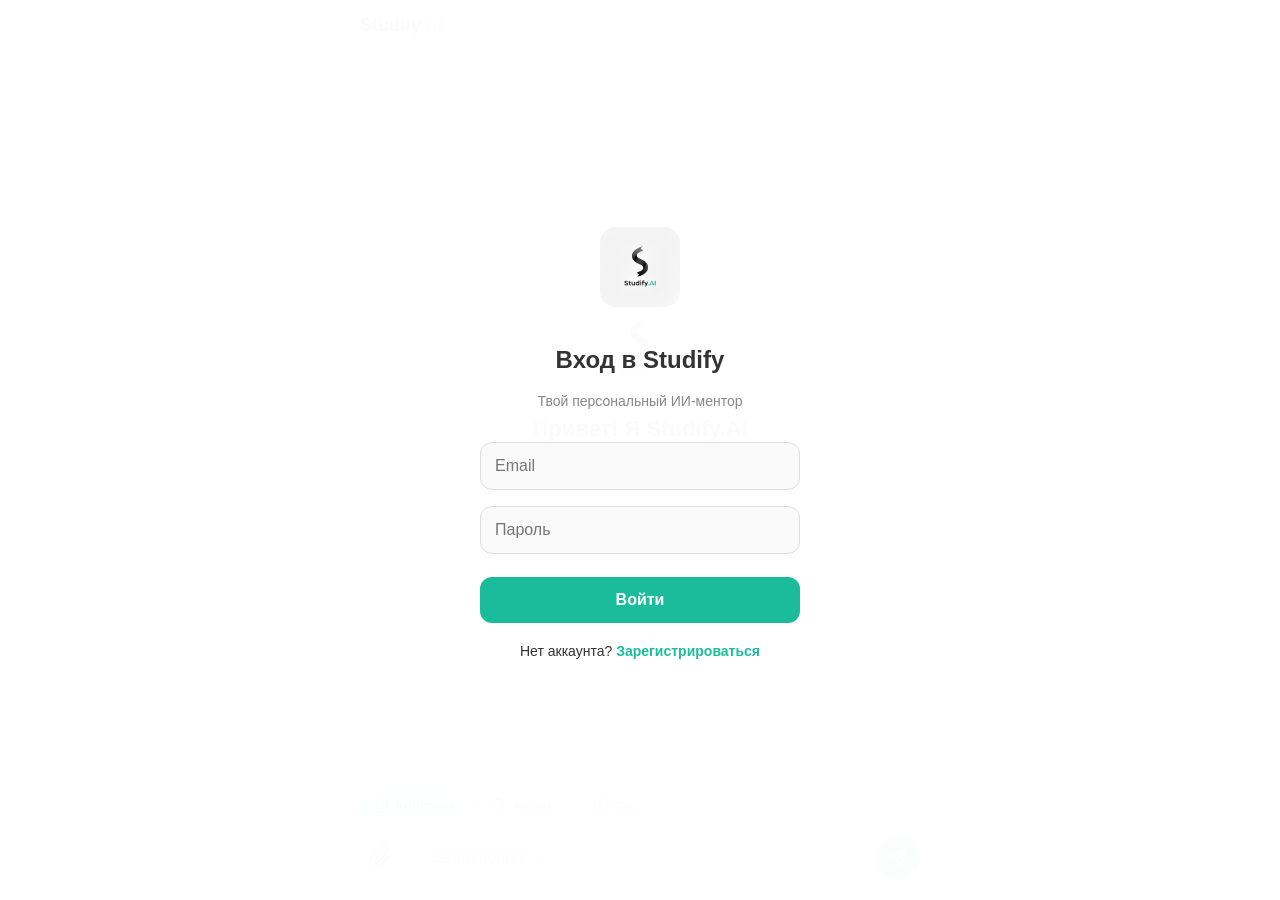
==== static/index.html @ 23485d0a "Change logo image and update welcome message Updated logo image source and modified welcome text." ====
<!DOCTYPE html>
<html lang="ru">
<head>
    <meta charset="UTF-8">
    <meta name="viewport" content="width=device-width, initial-scale=1.0, maximum-scale=1.0, user-scalable=no">
    <title>Studify.AI</title>
    <script src="https://cdn.jsdelivr.net/npm/marked/marked.min.js"></script>
    <link rel="stylesheet" href="/static/style.css">
</head>
<body>

    <div id="auth-overlay" class="auth-overlay">
        <div class="auth-box">
            <div class="auth-logo">
                <img src="/static/logo.png" alt="Logo">
            </div>
            <h2 id="auth-title">Вход в Studify</h2>
            <p class="auth-subtitle">Твой персональный ИИ-ментор</p>
            
            <form id="auth-form" onsubmit="return false;">
                <input type="email" id="auth-email" placeholder="Email" required autocomplete="email">
                <input type="password" id="auth-password" placeholder="Пароль" required autocomplete="current-password">
                <button type="submit" id="auth-btn" class="primary-btn">Войти</button>
            </form>

            <div class="auth-footer">
                <p id="auth-switch">Нет аккаунта? <span id="switch-action">Зарегистрироваться</span></p>
                <p id="auth-error" class="error-text hidden"></p>
            </div>
        </div>
    </div>

    <div class="container">
        
        <div class="top-bar">
            <div class="brand">Studify<span class="highlight">.AI</span></div>
            <button id="logout-btn" class="logout-btn hidden" title="Выйти">
                <svg width="20" height="20" viewBox="0 0 24 24" fill="none" stroke="currentColor" stroke-width="2">
                    <path d="M9 21H5a2 2 0 0 1-2-2V5a2 2 0 0 1 2-2h4"></path>
                    <polyline points="16 17 21 12 16 7"></polyline>
                    <line x1="21" y1="12" x2="9" y2="12"></line>
                </svg>
            </button>
        </div>

        <div id="welcome-screen" class="welcome-box">
            <div class="logo-wrapper">
                <img src="/static/logo.png" alt="Studify Logo" class="logo">
            </div>
            <h1>Привет! Я Studify.AI </h1>
            <p>Тестовый продукт для разных учебных задач. Автор:@sautbekov077 .</p>
        </div>

        <div id="chat-box" class="chat-box hidden"></div>

        <div id="typing-indicator" class="typing-indicator hidden">
            <span></span><span></span><span></span>
        </div>

        <div class="bottom-panel">
            
            <div id="image-preview-container" class="hidden">
                <div class="preview-wrapper">
                    <img id="image-preview" src="" alt="Preview">
                    <button id="remove-image">✕</button>
                </div>
            </div>

            <div class="model-selector">
                <button class="model-btn active" data-model="notes">
                    <svg width="16" height="16" viewBox="0 0 24 24" fill="none" stroke="currentColor" stroke-width="2">
                        <path d="M14 2H6a2 2 0 0 0-2 2v16a2 2 0 0 0 2 2h12a2 2 0 0 0 2-2V8z"></path>
                        <polyline points="14 2 14 8 20 8"></polyline>
                        <line x1="16" y1="13" x2="8" y2="13"></line>
                        <line x1="16" y1="17" x2="8" y2="17"></line>
                        <polyline points="10 9 9 9 8 9"></polyline>
                    </svg>
                    Конспект
                </button>
                <button class="model-btn" data-model="search">
                    <svg width="16" height="16" viewBox="0 0 24 24" fill="none" stroke="currentColor" stroke-width="2">
                        <circle cx="11" cy="11" r="8"></circle>
                        <line x1="21" y1="21" x2="16.65" y2="16.65"></line>
                    </svg>
                    Анализ
                </button>
                <button class="model-btn" data-model="eye">
                    <svg width="16" height="16" viewBox="0 0 24 24" fill="none" stroke="currentColor" stroke-width="2">
                        <path d="M1 12s4-8 11-8 11 8 11 8-4 8-11 8-11-8-11-8z"></path>
                        <circle cx="12" cy="12" r="3"></circle>
                    </svg>
                    Око
                </button>
            </div>

            <div class="input-area">
                <input type="file" id="file-input" accept="image/*" hidden>
                
                <button id="attach-btn" title="Прикрепить фото">
                    <svg width="24" height="24" viewBox="0 0 24 24" fill="none" stroke="#666" stroke-width="2" stroke-linecap="round" stroke-linejoin="round">
                        <path d="M21.44 11.05l-9.19 9.19a6 6 0 0 1-8.49-8.49l9.19-9.19a4 4 0 0 1 5.66 5.66l-9.2 9.19a2 2 0 0 1-2.83-2.83l8.49-8.48"></path>
                    </svg>
                </button>

                <input type="text" id="user-input" placeholder="Задай вопрос..." autocomplete="off">
                
                <button id="send-btn">
                    <svg width="20" height="20" viewBox="0 0 24 24" fill="none" stroke="white" stroke-width="2" stroke-linecap="round" stroke-linejoin="round">
                        <line x1="22" y1="2" x2="11" y2="13"></line>
                        <polygon points="22 2 15 22 11 13 2 9 22 2"></polygon>
                    </svg>
                </button>
            </div>
        </div>
    </div>

    <script src="/static/script.js"></script>
</body>
</html>
---- static/style.css ----
/* --- Сброс и База --- */
* { box-sizing: border-box; }

body {
    font-family: 'Segoe UI', -apple-system, BlinkMacSystemFont, Roboto, sans-serif;
    background-color: #f0f2f5;
    margin: 0;
    display: flex;
    justify-content: center;
    height: 100vh;
    color: #333;
    overflow: hidden; /* Чтобы не скроллился body, только чат */
}

/* Контейнер мобильного приложения */
.container {
    width: 100%;
    max-width: 600px;
    background: white;
    display: flex;
    flex-direction: column;
    height: 100%;
    position: relative;
    box-shadow: 0 0 20px rgba(0,0,0,0.05);
}

/* --- Оверлей Авторизации --- */
.auth-overlay {
    position: absolute; /* Поверх всего в контейнере */
    top: 0; left: 0; right: 0; bottom: 0;
    background: rgba(255, 255, 255, 0.98);
    display: flex;
    justify-content: center;
    align-items: center;
    z-index: 1000;
    padding: 20px;
}
.auth-overlay.hidden { display: none; }

.auth-box {
    width: 100%;
    max-width: 320px;
    text-align: center;
}

.auth-logo img { width: 80px; border-radius: 16px; margin-bottom: 15px; }
.auth-subtitle { color: #888; margin-bottom: 25px; font-size: 14px; }

.auth-box input {
    width: 100%;
    padding: 14px;
    margin: 8px 0;
    border: 1px solid #ddd;
    border-radius: 12px;
    font-size: 16px;
    background: #fafafa;
    outline: none;
    transition: border 0.2s;
}
.auth-box input:focus { border-color: #1ABC9C; background: #fff; }

.primary-btn {
    width: 100%;
    padding: 14px;
    background: #1ABC9C;
    color: white;
    border: none;
    border-radius: 12px;
    font-size: 16px;
    font-weight: 600;
    cursor: pointer;
    margin-top: 15px;
    transition: background 0.2s;
}
.primary-btn:hover { background: #16a085; }

.auth-footer { margin-top: 20px; font-size: 14px; }
#switch-action { color: #1ABC9C; cursor: pointer; font-weight: 600; }
.error-text { color: #e74c3c; font-size: 13px; margin-top: 10px; }

/* --- Основной UI --- */
.top-bar {
    padding: 15px 20px;
    display: flex;
    justify-content: space-between;
    align-items: center;
    background: #fff;
    z-index: 10;
}
.brand { font-weight: 700; font-size: 18px; }
.highlight { color: #1ABC9C; }
.logout-btn { background: none; border: none; cursor: pointer; color: #666; padding: 5px; }

/* Приветствие */
.welcome-box {
    flex: 1;
    display: flex;
    flex-direction: column;
    align-items: center;
    justify-content: center;
    text-align: center;
    padding: 20px;
    opacity: 1;
    transition: opacity 0.3s;
}
.welcome-box.minimized { display: none; }
.logo-wrapper { 
    width: 100px; height: 100px; 
    border-radius: 20px; 
    overflow: hidden; 
    margin-bottom: 20px; 
    box-shadow: 0 10px 20px rgba(0,0,0,0.1); 
}
.logo { width: 100%; height: 100%; object-fit: cover; }
.welcome-box h1 { margin: 0; font-size: 22px; color: #333; }
.welcome-box p { color: #888; font-size: 14px; max-width: 250px; line-height: 1.5; }

/* Чат */
.chat-box {
    flex: 1;
    padding: 20px;
    overflow-y: auto;
    display: flex;
    flex-direction: column;
    gap: 15px;
    scroll-behavior: smooth;
    padding-bottom: 10px;
}
.chat-box.hidden { display: none; }

.message {
    padding: 12px 16px;
    border-radius: 18px;
    max-width: 85%;
    line-height: 1.5;
    font-size: 15px;
    position: relative;
    word-wrap: break-word;
    animation: fadeIn 0.3s ease;
}
@keyframes fadeIn { from { opacity: 0; transform: translateY(10px); } to { opacity: 1; transform: translateY(0); } }

.user-msg {
    background-color: #333; /* Темный стиль для юзера */
    color: #fff;
    align-self: flex-end;
    border-bottom-right-radius: 4px;
}
.user-image {
    max-width: 100%;
    border-radius: 12px;
    margin-bottom: 8px;
    display: block;
}

.ai-msg {
    background-color: #f7f7f7;
    color: #333;
    align-self: flex-start;
    border-bottom-left-radius: 4px;
}
.ai-msg.error { background: #ffebeb; color: #d8000c; border: 1px solid #ffd2d2; }

/* Markdown Styles */
.ai-msg strong { font-weight: 600; color: #000; }
.ai-msg ul, .ai-msg ol { margin: 5px 0 5px 20px; padding: 0; }
.ai-msg pre {
    background: #232323;
    color: #e0e0e0;
    padding: 10px;
    border-radius: 8px;
    overflow-x: auto;
    font-size: 13px;
    margin: 8px 0;
}
.ai-msg code { font-family: monospace; background: rgba(0,0,0,0.05); padding: 2px 4px; border-radius: 4px; }
.ai-msg pre code { background: transparent; padding: 0; }

/* --- Нижняя панель --- */
.bottom-panel {
    background: #fff;
    border-top: 1px solid #f0f0f0;
    padding-bottom: 15px;
    flex-shrink: 0; /* Чтобы не сжималась */
}

/* Превью загрузки */
#image-preview-container { padding: 10px 20px 0; }
.preview-wrapper { position: relative; display: inline-block; }
#image-preview { height: 60px; border-radius: 10px; border: 1px solid #ddd; }
#remove-image {
    position: absolute; top: -8px; right: -8px;
    background: #ff5252; color: white; border: none;
    border-radius: 50%; width: 22px; height: 22px;
    cursor: pointer; display: flex; align-items: center; justify-content: center;
    font-size: 12px;
}

/* Селектор Моделей */
.model-selector {
    display: flex;
    gap: 8px;
    padding: 10px 20px;
    overflow-x: auto;
    scrollbar-width: none; /* Скрыть скроллбар */
}
.model-selector::-webkit-scrollbar { display: none; }

.model-btn {
    background: #f5f5f5;
    border: none;
    border-radius: 20px;
    padding: 8px 14px;
    font-size: 13px;
    display: flex;
    align-items: center;
    gap: 6px;
    cursor: pointer;
    color: #666;
    white-space: nowrap;
    transition: all 0.2s;
}
.model-btn.active {
    background: #e0f2f1; /* Светлый teal */
    color: #009688;
    font-weight: 600;
}

/* Поле Ввода */
.input-area {
    padding: 5px 20px;
    display: flex;
    align-items: center;
    gap: 10px;
}
#attach-btn {
    background: none; border: none; cursor: pointer; padding: 8px;
    transition: transform 0.2s;
}
#attach-btn:hover { transform: scale(1.1); }

#user-input {
    flex: 1;
    padding: 12px 18px;
    border-radius: 25px;
    border: 1px solid #eee;
    background: #f9f9f9;
    font-size: 16px;
    outline: none;
}
#user-input:focus { border-color: #1ABC9C; background: #fff; }

#send-btn {
    background: #1ABC9C;
    border: none;
    border-radius: 50%;
    width: 44px; height: 44px;
    display: flex; justify-content: center; align-items: center;
    cursor: pointer;
    box-shadow: 0 4px 10px rgba(26, 188, 156, 0.3);
    transition: transform 0.1s;
}
#send-btn:active { transform: scale(0.95); }

/* Индикатор */
.typing-indicator { padding: 10px 20px; display: flex; gap: 4px; }
.typing-indicator span {
    width: 6px; height: 6px; background: #ccc; border-radius: 50%;
    animation: bounce 1.4s infinite ease-in-out both;
}
.typing-indicator span:nth-child(1) { animation-delay: -0.32s; }
.typing-indicator span:nth-child(2) { animation-delay: -0.16s; }
@keyframes bounce { 0%, 80%, 100% { transform: scale(0); } 40% { transform: scale(1); } }
.hidden { display: none !important; }
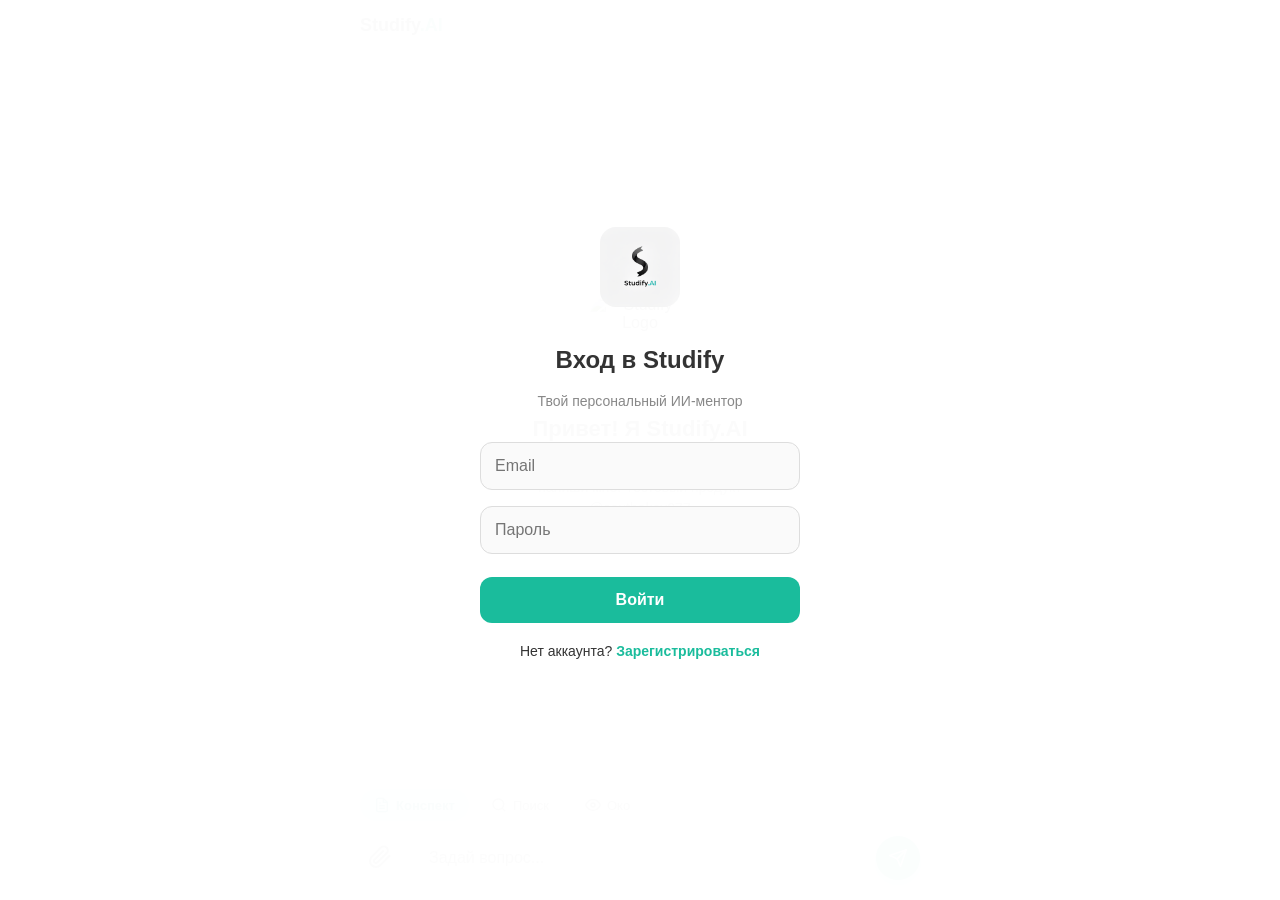
==== commit 14157f17: "Update logo image and welcome text in index.html" ====
--- a/static/index.html
+++ b/static/index.html
@@ -45,10 +45,10 @@
 
         <div id="welcome-screen" class="welcome-box">
             <div class="logo-wrapper">
-                <img src="/static/logo.png" alt="Studify Logo" class="logo">
+                <img src="/static/logo.jpg" alt="Studify Logo" class="logo">
             </div>
-            <h1>Привет! Я Studify.AI </h1>
-            <p>Тестовый продукт для разных учебных задач. Автор:@sautbekov077 .</p>
+            <h1>Привет! Я Studify.AI</h1>
+            <p>Выбери режим ниже или просто напиши мне. Тестовый продукт @sautbekov077</p>
         </div>
 
         <div id="chat-box" class="chat-box hidden"></div>
@@ -82,7 +82,7 @@
                         <circle cx="11" cy="11" r="8"></circle>
                         <line x1="21" y1="21" x2="16.65" y2="16.65"></line>
                     </svg>
-                    Анализ
+                    Поиск
                 </button>
                 <button class="model-btn" data-model="eye">
                     <svg width="16" height="16" viewBox="0 0 24 24" fill="none" stroke="currentColor" stroke-width="2">
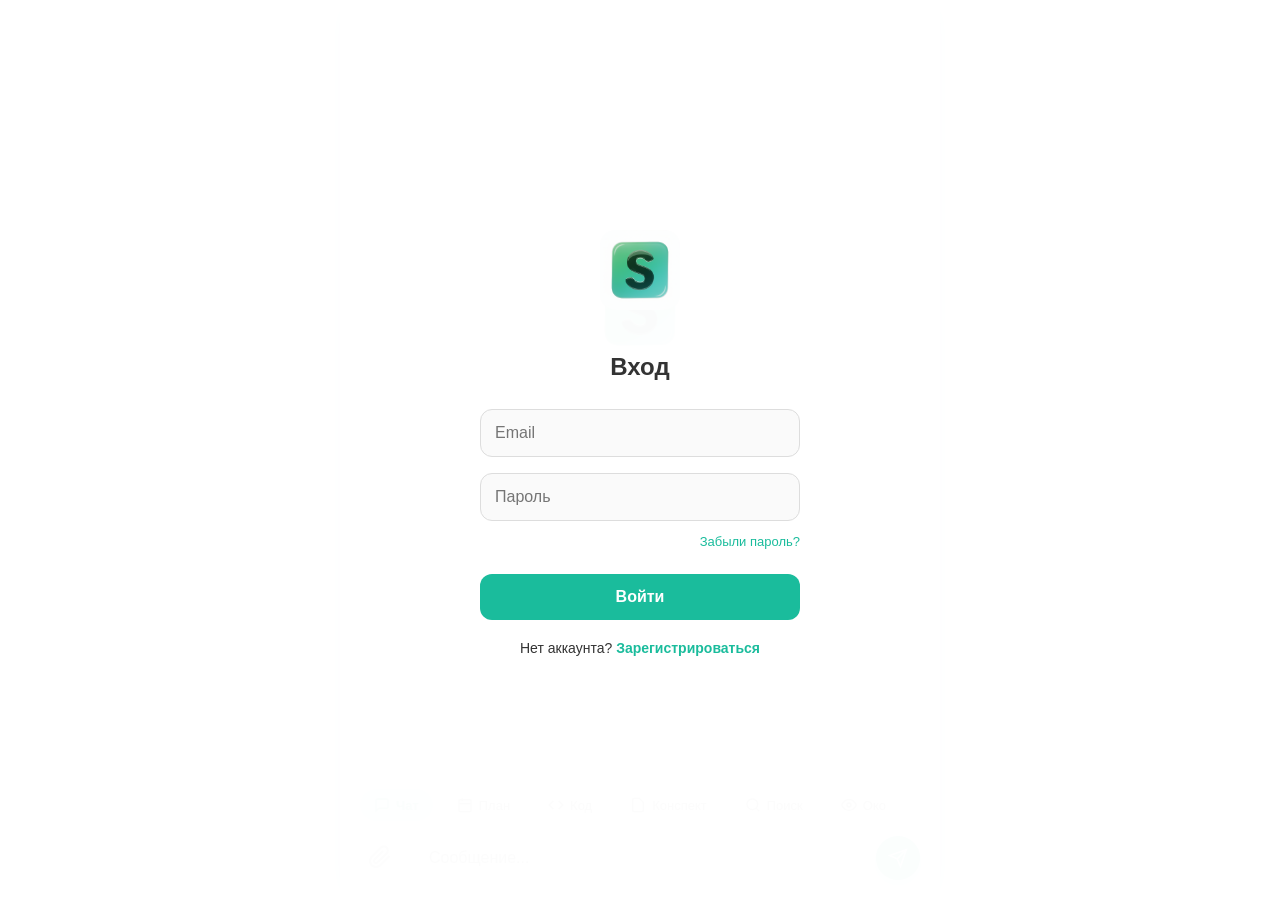
==== commit b2da6908: "Add files via upload" ====
--- a/static/index.html
+++ b/static/index.html
@@ -4,116 +4,114 @@
     <meta charset="UTF-8">
     <meta name="viewport" content="width=device-width, initial-scale=1.0, maximum-scale=1.0, user-scalable=no">
     <title>Studify.AI</title>
+    <link rel="icon" type="image/png" href="/static/favicon.png"> 
+    
     <script src="https://cdn.jsdelivr.net/npm/marked/marked.min.js"></script>
+    
+    <link rel="stylesheet" href="https://cdn.jsdelivr.net/npm/katex@0.16.9/dist/katex.min.css">
+    <script defer src="https://cdn.jsdelivr.net/npm/katex@0.16.9/dist/katex.min.js"></script>
+    <script defer src="https://cdn.jsdelivr.net/npm/katex@0.16.9/dist/contrib/auto-render.min.js"></script>
+
+    <link rel="stylesheet" href="https://cdnjs.cloudflare.com/ajax/libs/highlight.js/11.9.0/styles/atom-one-dark.min.css">
+    <script src="https://cdnjs.cloudflare.com/ajax/libs/highlight.js/11.9.0/highlight.min.js"></script>
+
     <link rel="stylesheet" href="/static/style.css">
 </head>
 <body>
 
     <div id="auth-overlay" class="auth-overlay">
         <div class="auth-box">
-            <div class="auth-logo">
-                <img src="/static/logo.png" alt="Logo">
-            </div>
-            <h2 id="auth-title">Вход в Studify</h2>
-            <p class="auth-subtitle">Твой персональный ИИ-ментор</p>
-            
+            <div class="auth-logo"><img src="/static/logo.png" alt="Logo"></div>
+            <h2 id="auth-title">Вход</h2>
             <form id="auth-form" onsubmit="return false;">
                 <input type="email" id="auth-email" placeholder="Email" required autocomplete="email">
                 <input type="password" id="auth-password" placeholder="Пароль" required autocomplete="current-password">
+                <div id="forgot-pass-link" class="forgot-link">Забыли пароль?</div>
                 <button type="submit" id="auth-btn" class="primary-btn">Войти</button>
             </form>
-
+            <form id="reset-form" class="hidden" onsubmit="return false;">
+                <input type="email" id="reset-email" placeholder="Email" required>
+                <button id="send-code-btn" class="primary-btn">Получить код</button>
+                <div id="code-section" class="hidden">
+                    <input type="text" id="reset-code" placeholder="Код" maxlength="6">
+                    <input type="password" id="new-password" placeholder="Новый пароль">
+                    <button id="confirm-reset-btn" class="primary-btn">Сменить пароль</button>
+                </div>
+                <div id="back-to-login" class="forgot-link">Назад</div>
+            </form>
             <div class="auth-footer">
-                <p id="auth-switch">Нет аккаунта? <span id="switch-action">Зарегистрироваться</span></p>
+                <p id="auth-switch-text">Нет аккаунта? <span id="switch-action">Зарегистрироваться</span></p>
                 <p id="auth-error" class="error-text hidden"></p>
+                <p id="auth-success" class="success-text hidden"></p>
             </div>
         </div>
     </div>
 
+    <div id="profile-modal" class="modal hidden">
+        <div class="modal-content">
+            <span class="close-modal">&times;</span>
+            <div class="profile-header">
+                <div class="avatar-circle"></div>
+                <h2 id="profile-email">...</h2>
+            </div>
+            <div class="profile-details">
+                <div class="detail-item"><span class="label">ID:</span><span id="profile-id" class="value">...</span></div>
+                <div class="detail-item"><span class="label">Статус:</span><span id="profile-status" class="tag">FREE</span></div>
+            </div>
+            <button id="logout-btn-modal" class="logout-btn-large">Выйти</button>
+        </div>
+    </div>
+
     <div class="container">
-        
         <div class="top-bar">
-            <div class="brand">Studify<span class="highlight">.AI</span></div>
-            <button id="logout-btn" class="logout-btn hidden" title="Выйти">
-                <svg width="20" height="20" viewBox="0 0 24 24" fill="none" stroke="currentColor" stroke-width="2">
-                    <path d="M9 21H5a2 2 0 0 1-2-2V5a2 2 0 0 1 2-2h4"></path>
-                    <polyline points="16 17 21 12 16 7"></polyline>
-                    <line x1="21" y1="12" x2="9" y2="12"></line>
-                </svg>
+            <button id="open-profile-btn" class="profile-icon-btn hidden">
+                <svg width="26" height="26" viewBox="0 0 24 24" fill="none" stroke="currentColor" stroke-width="2"><path d="M20 21v-2a4 4 0 0 0-4-4H8a4 4 0 0 0-4 4v2"></path><circle cx="12" cy="7" r="4"></circle></svg>
             </button>
         </div>
 
         <div id="welcome-screen" class="welcome-box">
-            <div class="logo-wrapper">
-                <img src="/static/logo.jpg" alt="Studify Logo" class="logo">
-            </div>
-            <h1>Привет! Я Studify.AI</h1>
-            <p>Выбери режим ниже или просто напиши мне. Тестовый продукт @sautbekov077</p>
+            <div class="logo-wrapper"><img src="/static/logo.png" alt="Logo" class="logo"></div>
+            <h1>Studify<span class="highlight">.AI</span></h1>
+            <p>Учись, планируй, кодь.</p>
         </div>
 
         <div id="chat-box" class="chat-box hidden"></div>
-
-        <div id="typing-indicator" class="typing-indicator hidden">
-            <span></span><span></span><span></span>
-        </div>
+        <div id="typing-indicator" class="typing-indicator hidden"><span></span><span></span><span></span></div>
 
         <div class="bottom-panel">
-            
             <div id="image-preview-container" class="hidden">
-                <div class="preview-wrapper">
-                    <img id="image-preview" src="" alt="Preview">
-                    <button id="remove-image">✕</button>
-                </div>
+                <div class="preview-wrapper"><img id="image-preview" src="" alt="Preview"><button id="remove-image">✕</button></div>
             </div>
 
             <div class="model-selector">
-                <button class="model-btn active" data-model="notes">
-                    <svg width="16" height="16" viewBox="0 0 24 24" fill="none" stroke="currentColor" stroke-width="2">
-                        <path d="M14 2H6a2 2 0 0 0-2 2v16a2 2 0 0 0 2 2h12a2 2 0 0 0 2-2V8z"></path>
-                        <polyline points="14 2 14 8 20 8"></polyline>
-                        <line x1="16" y1="13" x2="8" y2="13"></line>
-                        <line x1="16" y1="17" x2="8" y2="17"></line>
-                        <polyline points="10 9 9 9 8 9"></polyline>
-                    </svg>
-                    Конспект
+                <button class="model-btn active" data-model="chat">
+                    <svg viewBox="0 0 24 24" fill="none" stroke="currentColor" stroke-width="2"><path d="M21 15a2 2 0 0 1-2 2H7l-4 4V5a2 2 0 0 1 2-2h14a2 2 0 0 1 2 2z"></path></svg> Чат
+                </button>
+                <button class="model-btn" data-model="planner">
+                    <svg viewBox="0 0 24 24" fill="none" stroke="currentColor" stroke-width="2"><rect x="3" y="4" width="18" height="18" rx="2" ry="2"></rect><line x1="8" y1="2" x2="8" y2="6"></line><line x1="3" y1="10" x2="21" y2="10"></line></svg> План
+                </button>
+                <button class="model-btn" data-model="coding">
+                    <svg viewBox="0 0 24 24" fill="none" stroke="currentColor" stroke-width="2"><polyline points="16 18 22 12 16 6"></polyline><polyline points="8 6 2 12 8 18"></polyline></svg> Код
+                </button>
+                <button class="model-btn" data-model="notes">
+                    <svg viewBox="0 0 24 24" fill="none" stroke="currentColor" stroke-width="2"><path d="M14 2H6a2 2 0 0 0-2 2v16a2 2 0 0 0 2 2h12a2 2 0 0 0 2-2V8z"></path></svg> Конспект
                 </button>
                 <button class="model-btn" data-model="search">
-                    <svg width="16" height="16" viewBox="0 0 24 24" fill="none" stroke="currentColor" stroke-width="2">
-                        <circle cx="11" cy="11" r="8"></circle>
-                        <line x1="21" y1="21" x2="16.65" y2="16.65"></line>
-                    </svg>
-                    Поиск
+                    <svg viewBox="0 0 24 24" fill="none" stroke="currentColor" stroke-width="2"><circle cx="11" cy="11" r="8"></circle><line x1="21" y1="21" x2="16.65" y2="16.65"></line></svg> Поиск
                 </button>
                 <button class="model-btn" data-model="eye">
-                    <svg width="16" height="16" viewBox="0 0 24 24" fill="none" stroke="currentColor" stroke-width="2">
-                        <path d="M1 12s4-8 11-8 11 8 11 8-4 8-11 8-11-8-11-8z"></path>
-                        <circle cx="12" cy="12" r="3"></circle>
-                    </svg>
-                    Око
+                    <svg viewBox="0 0 24 24" fill="none" stroke="currentColor" stroke-width="2"><path d="M1 12s4-8 11-8 11 8 11 8-4 8-11 8-11-8-11-8z"></path><circle cx="12" cy="12" r="3"></circle></svg> Око
                 </button>
             </div>
 
             <div class="input-area">
                 <input type="file" id="file-input" accept="image/*" hidden>
-                
-                <button id="attach-btn" title="Прикрепить фото">
-                    <svg width="24" height="24" viewBox="0 0 24 24" fill="none" stroke="#666" stroke-width="2" stroke-linecap="round" stroke-linejoin="round">
-                        <path d="M21.44 11.05l-9.19 9.19a6 6 0 0 1-8.49-8.49l9.19-9.19a4 4 0 0 1 5.66 5.66l-9.2 9.19a2 2 0 0 1-2.83-2.83l8.49-8.48"></path>
-                    </svg>
-                </button>
-
-                <input type="text" id="user-input" placeholder="Задай вопрос..." autocomplete="off">
-                
-                <button id="send-btn">
-                    <svg width="20" height="20" viewBox="0 0 24 24" fill="none" stroke="white" stroke-width="2" stroke-linecap="round" stroke-linejoin="round">
-                        <line x1="22" y1="2" x2="11" y2="13"></line>
-                        <polygon points="22 2 15 22 11 13 2 9 22 2"></polygon>
-                    </svg>
-                </button>
+                <button id="attach-btn"><svg width="24" height="24" viewBox="0 0 24 24" fill="none" stroke="currentColor" stroke-width="2"><path d="M21.44 11.05l-9.19 9.19a6 6 0 0 1-8.49-8.49l9.19-9.19a4 4 0 0 1 5.66 5.66l-9.2 9.19a2 2 0 0 1-2.83-2.83l8.49-8.48"></path></svg></button>
+                <input type="text" id="user-input" placeholder="Сообщение..." autocomplete="off">
+                <button id="send-btn"><svg viewBox="0 0 24 24" fill="none" stroke="currentColor" stroke-width="2"><line x1="22" y1="2" x2="11" y2="13"></line><polygon points="22 2 15 22 11 13 2 9 22 2"></polygon></svg></button>
             </div>
         </div>
     </div>
-
     <script src="/static/script.js"></script>
 </body>
-</html>
+</html>
--- a/static/style.css
+++ b/static/style.css
@@ -1,4 +1,4 @@
-/* --- Сброс и База --- */
+/* --- RESET & BASE --- */
 * { box-sizing: border-box; }
 
 body {
@@ -9,10 +9,9 @@
     justify-content: center;
     height: 100vh;
     color: #333;
-    overflow: hidden; /* Чтобы не скроллился body, только чат */
-}
-
-/* Контейнер мобильного приложения */
+    overflow: hidden;
+}
+
 .container {
     width: 100%;
     max-width: 600px;
@@ -21,248 +20,144 @@
     flex-direction: column;
     height: 100%;
     position: relative;
-    box-shadow: 0 0 20px rgba(0,0,0,0.05);
-}
-
-/* --- Оверлей Авторизации --- */
+    box-shadow: 0 0 30px rgba(0,0,0,0.1);
+}
+
+.hidden { display: none !important; }
+
+/* --- AUTH OVERLAY --- */
 .auth-overlay {
-    position: absolute; /* Поверх всего в контейнере */
-    top: 0; left: 0; right: 0; bottom: 0;
+    position: absolute; top: 0; left: 0; right: 0; bottom: 0;
     background: rgba(255, 255, 255, 0.98);
-    display: flex;
-    justify-content: center;
-    align-items: center;
-    z-index: 1000;
-    padding: 20px;
-}
-.auth-overlay.hidden { display: none; }
-
-.auth-box {
-    width: 100%;
-    max-width: 320px;
-    text-align: center;
-}
-
-.auth-logo img { width: 80px; border-radius: 16px; margin-bottom: 15px; }
-.auth-subtitle { color: #888; margin-bottom: 25px; font-size: 14px; }
+    display: flex; justify-content: center; align-items: center;
+    z-index: 2000; padding: 20px;
+}
+.auth-box { width: 100%; max-width: 320px; text-align: center; }
+.auth-logo img { width: 80px; border-radius: 16px; margin-bottom: 20px; }
+#auth-title { margin-bottom: 20px; color: #333; }
 
 .auth-box input {
-    width: 100%;
-    padding: 14px;
-    margin: 8px 0;
-    border: 1px solid #ddd;
-    border-radius: 12px;
-    font-size: 16px;
-    background: #fafafa;
-    outline: none;
-    transition: border 0.2s;
+    width: 100%; padding: 14px; margin: 8px 0;
+    border: 1px solid #ddd; border-radius: 12px;
+    background: #fafafa; outline: none; font-size: 16px;
 }
 .auth-box input:focus { border-color: #1ABC9C; background: #fff; }
 
 .primary-btn {
-    width: 100%;
-    padding: 14px;
-    background: #1ABC9C;
-    color: white;
-    border: none;
-    border-radius: 12px;
-    font-size: 16px;
-    font-weight: 600;
-    cursor: pointer;
-    margin-top: 15px;
-    transition: background 0.2s;
+    width: 100%; padding: 14px; background: #1ABC9C; color: white;
+    border: none; border-radius: 12px; font-size: 16px; font-weight: 600;
+    cursor: pointer; margin-top: 15px; transition: background 0.2s;
 }
 .primary-btn:hover { background: #16a085; }
+.primary-btn:disabled { background: #ccc; cursor: not-allowed; }
 
 .auth-footer { margin-top: 20px; font-size: 14px; }
 #switch-action { color: #1ABC9C; cursor: pointer; font-weight: 600; }
 .error-text { color: #e74c3c; font-size: 13px; margin-top: 10px; }
-
-/* --- Основной UI --- */
+.success-text { color: #2ecc71; font-size: 13px; margin-top: 10px; }
+
+/* Forgot Password Links */
+.forgot-link {
+    font-size: 13px; color: #1ABC9C; cursor: pointer;
+    margin: 5px 0 10px; text-align: right; width: 100%;
+}
+
+/* --- PROFILE MODAL --- */
+.modal {
+    position: fixed; top: 0; left: 0; width: 100%; height: 100%;
+    background: rgba(0,0,0,0.5); z-index: 3000;
+    display: flex; justify-content: center; align-items: center;
+}
+.modal-content {
+    background: white; width: 320px; border-radius: 20px;
+    padding: 30px 25px; position: relative; text-align: center;
+    box-shadow: 0 10px 40px rgba(0,0,0,0.25);
+}
+.close-modal {
+    position: absolute; top: 10px; right: 15px;
+    font-size: 28px; cursor: pointer; color: #aaa; line-height: 1;
+}
+.avatar-circle {
+    width: 70px; height: 70px; background: #e0f2f1;
+    border-radius: 50%; margin: 0 auto 15px;
+    display: flex; align-items: center; justify-content: center;
+    font-size: 30px; color: #1ABC9C;
+}
+/* SVG Avatar Placeholder */
+.avatar-circle::after {
+    content: ''; width: 40px; height: 40px;
+    background-color: currentColor;
+    mask: url('data:image/svg+xml;utf8,<svg viewBox="0 0 24 24"><path d="M12 12c2.21 0 4-1.79 4-4s-1.79-4-4-4-4 1.79-4 4 1.79 4 4 4zm0 2c-2.67 0-8 1.34-8 4v2h16v-2c0-2.66-5.33-4-8-4z"/></svg>') no-repeat center;
+    -webkit-mask: url('data:image/svg+xml;utf8,<svg viewBox="0 0 24 24"><path d="M12 12c2.21 0 4-1.79 4-4s-1.79-4-4-4-4 1.79-4 4 1.79 4 4 4zm0 2c-2.67 0-8 1.34-8 4v2h16v-2c0-2.66-5.33-4-8-4z"/></svg>') no-repeat center;
+}
+
+.profile-header h2 { font-size: 18px; margin: 0 0 20px; color: #333; word-break: break-all; }
+.detail-item {
+    display: flex; justify-content: space-between; align-items: center;
+    padding: 12px 0; border-bottom: 1px solid #f0f0f0;
+    font-size: 15px;
+}
+.detail-item .label { color: #888; }
+.detail-item .value { font-weight: 600; font-family: monospace; font-size: 16px; letter-spacing: 1px; color: #333; }
+.tag {
+    background: #eee; padding: 4px 10px; border-radius: 12px;
+    font-size: 12px; font-weight: 700; color: #666;
+}
+.tag.pro { background: linear-gradient(135deg, #1ABC9C, #3498db); color: white; }
+
+.logout-btn-large {
+    width: 100%; padding: 12px; margin-top: 25px;
+    background: #fff5f5; color: #e74c3c;
+    border: none; border-radius: 12px; cursor: pointer; font-weight: 600;
+}
+
+/* --- TOP BAR --- */
 .top-bar {
-    padding: 15px 20px;
-    display: flex;
-    justify-content: space-between;
-    align-items: center;
-    background: #fff;
-    z-index: 10;
-}
-.brand { font-weight: 700; font-size: 18px; }
+    padding: 15px 20px; display: flex; justify-content: flex-end;
+    position: absolute; top: 0; right: 0; width: 100%; z-index: 100;
+}
+.profile-icon-btn {
+    background: white; border: none; cursor: pointer;
+    color: #555; padding: 8px; border-radius: 50%;
+    box-shadow: 0 2px 10px rgba(0,0,0,0.1);
+    transition: transform 0.2s;
+}
+.profile-icon-btn:hover { color: #1ABC9C; transform: scale(1.1); }
+
+/* --- WELCOME & CHAT --- */
+.welcome-box {
+    flex: 1; display: flex; flex-direction: column;
+    align-items: center; justify-content: center; text-align: center;
+    padding: 20px; transition: opacity 0.3s;
+}
+.welcome-box.minimized { display: none; }
+.logo-wrapper { width: 100px; margin-bottom: 20px; }
+.logo { width: 100%; border-radius: 20px; }
 .highlight { color: #1ABC9C; }
-.logout-btn { background: none; border: none; cursor: pointer; color: #666; padding: 5px; }
-
-/* Приветствие */
-.welcome-box {
-    flex: 1;
-    display: flex;
-    flex-direction: column;
-    align-items: center;
-    justify-content: center;
-    text-align: center;
-    padding: 20px;
-    opacity: 1;
-    transition: opacity 0.3s;
-}
-.welcome-box.minimized { display: none; }
-.logo-wrapper { 
-    width: 100px; height: 100px; 
-    border-radius: 20px; 
-    overflow: hidden; 
-    margin-bottom: 20px; 
-    box-shadow: 0 10px 20px rgba(0,0,0,0.1); 
-}
-.logo { width: 100%; height: 100%; object-fit: cover; }
-.welcome-box h1 { margin: 0; font-size: 22px; color: #333; }
-.welcome-box p { color: #888; font-size: 14px; max-width: 250px; line-height: 1.5; }
-
-/* Чат */
+
 .chat-box {
-    flex: 1;
-    padding: 20px;
-    overflow-y: auto;
-    display: flex;
-    flex-direction: column;
-    gap: 15px;
-    scroll-behavior: smooth;
-    padding-bottom: 10px;
-}
-.chat-box.hidden { display: none; }
-
+    flex: 1; padding: 20px; overflow-y: auto;
+    display: flex; flex-direction: column; gap: 15px;
+    margin-top: 50px; /* Space for top bar */
+}
 .message {
-    padding: 12px 16px;
-    border-radius: 18px;
-    max-width: 85%;
-    line-height: 1.5;
-    font-size: 15px;
-    position: relative;
-    word-wrap: break-word;
+    padding: 12px 16px; border-radius: 18px; max-width: 85%;
+    line-height: 1.5; font-size: 15px; position: relative; word-wrap: break-word;
     animation: fadeIn 0.3s ease;
 }
 @keyframes fadeIn { from { opacity: 0; transform: translateY(10px); } to { opacity: 1; transform: translateY(0); } }
 
-.user-msg {
-    background-color: #333; /* Темный стиль для юзера */
-    color: #fff;
-    align-self: flex-end;
-    border-bottom-right-radius: 4px;
-}
-.user-image {
-    max-width: 100%;
-    border-radius: 12px;
-    margin-bottom: 8px;
-    display: block;
-}
-
-.ai-msg {
-    background-color: #f7f7f7;
-    color: #333;
-    align-self: flex-start;
-    border-bottom-left-radius: 4px;
-}
-.ai-msg.error { background: #ffebeb; color: #d8000c; border: 1px solid #ffd2d2; }
-
-/* Markdown Styles */
-.ai-msg strong { font-weight: 600; color: #000; }
-.ai-msg ul, .ai-msg ol { margin: 5px 0 5px 20px; padding: 0; }
-.ai-msg pre {
-    background: #232323;
-    color: #e0e0e0;
-    padding: 10px;
-    border-radius: 8px;
-    overflow-x: auto;
-    font-size: 13px;
-    margin: 8px 0;
-}
-.ai-msg code { font-family: monospace; background: rgba(0,0,0,0.05); padding: 2px 4px; border-radius: 4px; }
-.ai-msg pre code { background: transparent; padding: 0; }
-
-/* --- Нижняя панель --- */
-.bottom-panel {
-    background: #fff;
-    border-top: 1px solid #f0f0f0;
-    padding-bottom: 15px;
-    flex-shrink: 0; /* Чтобы не сжималась */
-}
-
-/* Превью загрузки */
-#image-preview-container { padding: 10px 20px 0; }
-.preview-wrapper { position: relative; display: inline-block; }
-#image-preview { height: 60px; border-radius: 10px; border: 1px solid #ddd; }
-#remove-image {
-    position: absolute; top: -8px; right: -8px;
-    background: #ff5252; color: white; border: none;
-    border-radius: 50%; width: 22px; height: 22px;
-    cursor: pointer; display: flex; align-items: center; justify-content: center;
-    font-size: 12px;
-}
-
-/* Селектор Моделей */
-.model-selector {
-    display: flex;
-    gap: 8px;
-    padding: 10px 20px;
-    overflow-x: auto;
-    scrollbar-width: none; /* Скрыть скроллбар */
-}
-.model-selector::-webkit-scrollbar { display: none; }
-
-.model-btn {
-    background: #f5f5f5;
-    border: none;
-    border-radius: 20px;
-    padding: 8px 14px;
-    font-size: 13px;
-    display: flex;
-    align-items: center;
-    gap: 6px;
-    cursor: pointer;
-    color: #666;
-    white-space: nowrap;
-    transition: all 0.2s;
-}
-.model-btn.active {
-    background: #e0f2f1; /* Светлый teal */
-    color: #009688;
-    font-weight: 600;
-}
-
-/* Поле Ввода */
-.input-area {
-    padding: 5px 20px;
-    display: flex;
-    align-items: center;
-    gap: 10px;
-}
-#attach-btn {
-    background: none; border: none; cursor: pointer; padding: 8px;
-    transition: transform 0.2s;
-}
-#attach-btn:hover { transform: scale(1.1); }
-
-#user-input {
-    flex: 1;
-    padding: 12px 18px;
-    border-radius: 25px;
-    border: 1px solid #eee;
-    background: #f9f9f9;
-    font-size: 16px;
-    outline: none;
-}
-#user-input:focus { border-color: #1ABC9C; background: #fff; }
-
-#send-btn {
-    background: #1ABC9C;
-    border: none;
-    border-radius: 50%;
-    width: 44px; height: 44px;
-    display: flex; justify-content: center; align-items: center;
-    cursor: pointer;
-    box-shadow: 0 4px 10px rgba(26, 188, 156, 0.3);
-    transition: transform 0.1s;
-}
-#send-btn:active { transform: scale(0.95); }
-
-/* Индикатор */
+.user-msg { background-color: #333; color: white; align-self: flex-end; border-bottom-right-radius: 4px; }
+.user-image { max-width: 100%; border-radius: 8px; margin-bottom: 5px; display: block; }
+.ai-msg { background-color: #f7f7f7; color: #333; align-self: flex-start; border-bottom-left-radius: 4px; }
+.ai-msg.error { background: #ffebee; color: #c62828; border: 1px solid #ffcdd2; }
+
+/* Markdown */
+.ai-msg pre { background: #222; color: #eee; padding: 10px; border-radius: 8px; overflow-x: auto; font-size: 13px; }
+.ai-msg code { background: rgba(0,0,0,0.05); padding: 2px 4px; border-radius: 4px; font-family: monospace; }
+.ai-msg strong { font-weight: 700; }
+
+/* Typing Indicator */
 .typing-indicator { padding: 10px 20px; display: flex; gap: 4px; }
 .typing-indicator span {
     width: 6px; height: 6px; background: #ccc; border-radius: 50%;
@@ -271,4 +166,69 @@
 .typing-indicator span:nth-child(1) { animation-delay: -0.32s; }
 .typing-indicator span:nth-child(2) { animation-delay: -0.16s; }
 @keyframes bounce { 0%, 80%, 100% { transform: scale(0); } 40% { transform: scale(1); } }
-.hidden { display: none !important; }+
+/* --- BOTTOM PANEL --- */
+.bottom-panel { background: white; border-top: 1px solid #f0f0f0; padding-bottom: 20px; }
+
+#image-preview-container { padding: 0 20px; }
+.preview-wrapper { position: relative; display: inline-block; margin-top: 10px;}
+#image-preview { height: 60px; border-radius: 8px; border: 1px solid #ddd; }
+#remove-image {
+    position: absolute; top: -8px; right: -8px; background: #ff5252;
+    color: white; border: none; border-radius: 50%; width: 20px; height: 20px;
+    cursor: pointer; display: flex; align-items: center; justify-content: center; font-size: 12px;
+}
+
+.model-selector { display: flex; gap: 10px; padding: 15px 20px 10px; overflow-x: auto; }
+.model-btn {
+    background: #f5f5f5; border: none; border-radius: 20px; padding: 8px 14px;
+    font-size: 13px; display: flex; align-items: center; gap: 6px; cursor: pointer;
+    color: #666; white-space: nowrap; transition: all 0.2s;
+}
+.model-btn svg { width: 16px; height: 16px; }
+.model-btn.active { background: #e0f2f1; color: #1ABC9C; font-weight: 600; }
+
+.input-area { padding: 5px 20px 0; display: flex; align-items: center; gap: 10px; }
+#attach-btn { background: none; border: none; cursor: pointer; padding: 8px; color: #888; transition: color 0.2s; }
+#attach-btn:hover { color: #1ABC9C; }
+
+#user-input {
+    flex: 1; padding: 12px 18px; border-radius: 25px; border: 1px solid #eee;
+    background: #f9f9f9; font-size: 16px; outline: none; transition: all 0.2s;
+}
+#user-input:focus { border-color: #1ABC9C; background: white; }
+
+#send-btn {
+    width: 44px; height: 44px; border-radius: 50%; background: #1ABC9C;
+    border: none; display: flex; justify-content: center; align-items: center;
+    cursor: pointer; box-shadow: 0 4px 10px rgba(26, 188, 156, 0.3); color: white; flex-shrink: 0;
+}
+#send-btn svg { width: 20px; height: 20px; }
+#send-btn:active { transform: scale(0.95); }
+
+/* --- EXTRA: KaTeX & Code Styles --- */
+.katex-display {
+    overflow-x: auto;
+    overflow-y: hidden;
+    padding: 5px 0;
+    margin: 10px 0;
+}
+.katex { font-size: 1.1em; }
+
+.ai-msg pre {
+    background: #282c34 !important;
+    color: #abb2bf;
+    padding: 12px;
+    border-radius: 8px;
+    overflow-x: auto;
+    font-family: 'Fira Code', 'Consolas', monospace;
+    font-size: 13px;
+    margin: 10px 0;
+}
+.ai-msg code { font-family: 'Fira Code', 'Consolas', monospace; }
+.ai-msg :not(pre) > code {
+    background: rgba(0,0,0,0.06);
+    color: #d63384;
+    padding: 2px 5px;
+    border-radius: 4px;
+}
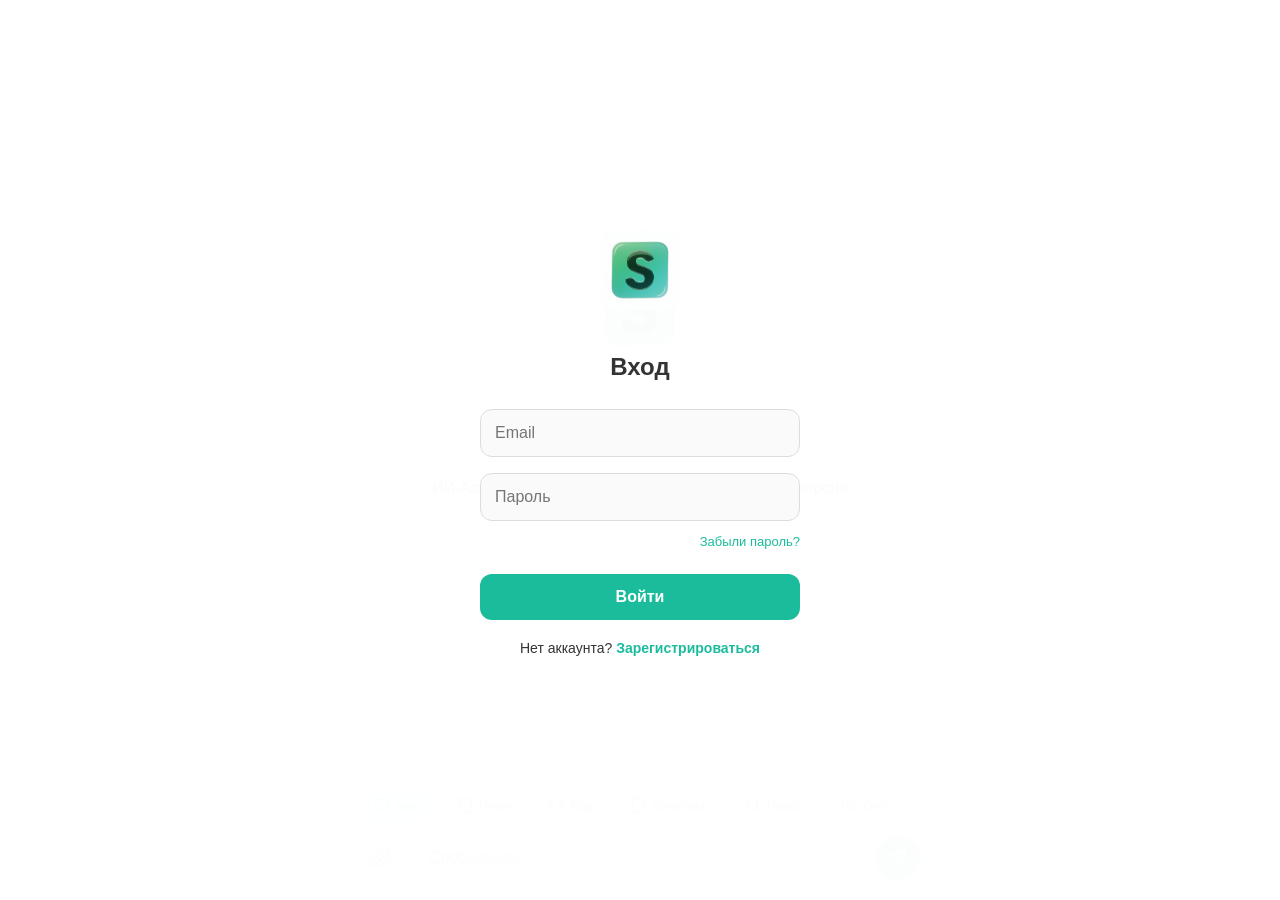
==== commit 0726ac0a: "Update index.html" ====
--- a/static/index.html
+++ b/static/index.html
@@ -72,7 +72,7 @@
         <div id="welcome-screen" class="welcome-box">
             <div class="logo-wrapper"><img src="/static/logo.png" alt="Logo" class="logo"></div>
             <h1>Studify<span class="highlight">.AI</span></h1>
-            <p>Учись, планируй, кодь.</p>
+            <p>ИИ-Ассистент для студентов. Пока что тестовая версия</p>
         </div>
 
         <div id="chat-box" class="chat-box hidden"></div>
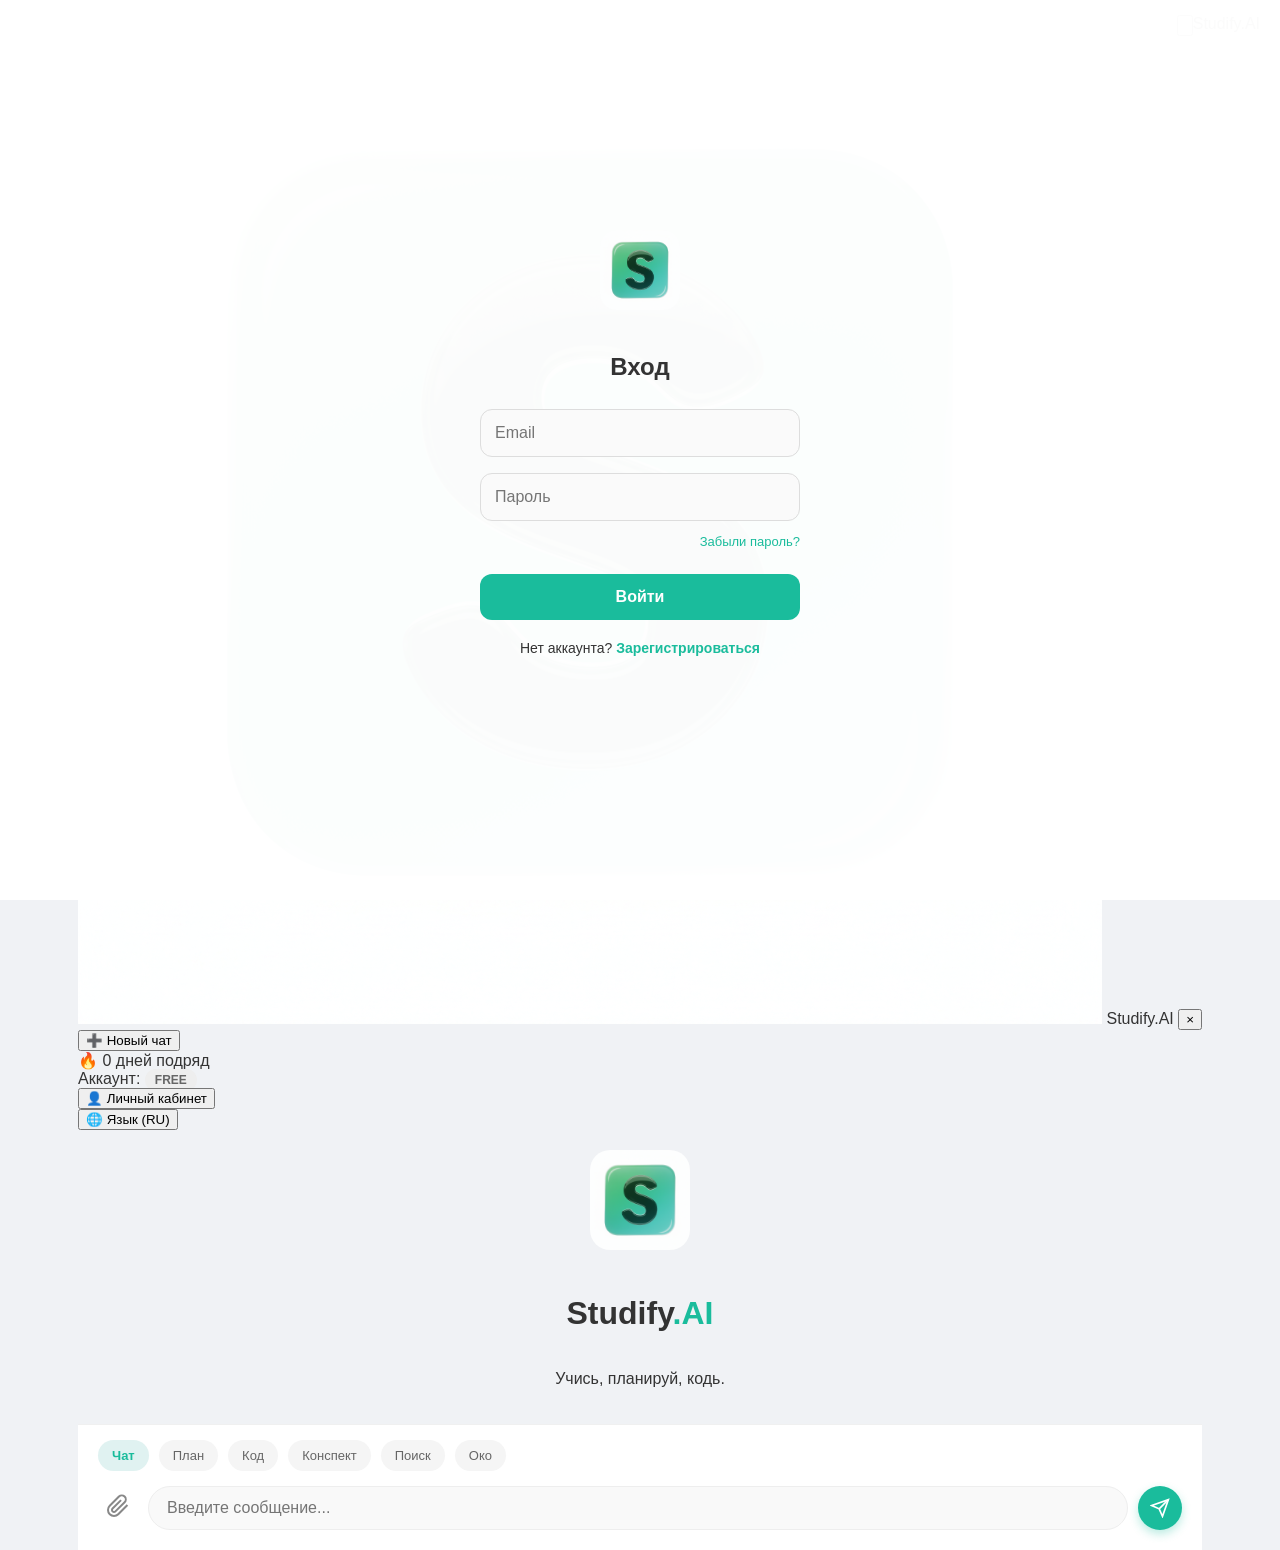
==== commit 11934d30: "Update authentication UI and add language selection Refactor authentication forms and add language p" ====
--- a/static/index.html
+++ b/static/index.html
@@ -7,11 +7,9 @@
     <link rel="icon" type="image/png" href="/static/favicon.png"> 
     
     <script src="https://cdn.jsdelivr.net/npm/marked/marked.min.js"></script>
-    
     <link rel="stylesheet" href="https://cdn.jsdelivr.net/npm/katex@0.16.9/dist/katex.min.css">
     <script defer src="https://cdn.jsdelivr.net/npm/katex@0.16.9/dist/katex.min.js"></script>
     <script defer src="https://cdn.jsdelivr.net/npm/katex@0.16.9/dist/contrib/auto-render.min.js"></script>
-
     <link rel="stylesheet" href="https://cdnjs.cloudflare.com/ajax/libs/highlight.js/11.9.0/styles/atom-one-dark.min.css">
     <script src="https://cdnjs.cloudflare.com/ajax/libs/highlight.js/11.9.0/highlight.min.js"></script>
 
@@ -24,94 +22,156 @@
             <div class="auth-logo"><img src="/static/logo.png" alt="Logo"></div>
             <h2 id="auth-title">Вход</h2>
             <form id="auth-form" onsubmit="return false;">
-                <input type="email" id="auth-email" placeholder="Email" required autocomplete="email">
-                <input type="password" id="auth-password" placeholder="Пароль" required autocomplete="current-password">
-                <div id="forgot-pass-link" class="forgot-link">Забыли пароль?</div>
-                <button type="submit" id="auth-btn" class="primary-btn">Войти</button>
+                
+                <div id="auth-step-1">
+                    <input type="email" id="auth-email" placeholder="Email" required autocomplete="email">
+                    <input type="password" id="auth-password" placeholder="Пароль" required autocomplete="current-password">
+                    <input type="password" id="auth-confirm-password" class="hidden" placeholder="Подтвердите пароль" autocomplete="new-password">
+                    <div id="forgot-pass-link" class="forgot-link">Забыли пароль?</div>
+                    <button type="button" id="auth-btn" class="primary-btn">Войти</button>
+                </div>
+
+                <div id="auth-step-2" class="hidden">
+                    <select id="pref-lang" class="pref-select">
+                        <option value="" disabled selected>Язык интерфейса</option>
+                        <option value="ru">Русский</option>
+                        <option value="kk">Қазақша</option>
+                    </select>
+                    <select id="pref-edu" class="pref-select">
+                        <option value="" disabled selected>Уровень обучения</option>
+                        <option value="school">Школьник</option>
+                        <option value="student">Студент</option>
+                    </select>
+                    <select id="pref-style" class="pref-select">
+                        <option value="" disabled selected>Стиль ИИ</option>
+                        <option value="brief">Кратко и по делу</option>
+                        <option value="detailed">Подробно</option>
+                        <option value="teacher">Как преподаватель</option>
+                    </select>
+                    <button type="button" id="auth-finish-btn" class="primary-btn">Завершить регистрацию</button>
+                    <div id="back-to-step-1" class="forgot-link" style="text-align: center; margin-top: 15px;">Назад</div>
+                </div>
             </form>
-            <form id="reset-form" class="hidden" onsubmit="return false;">
-                <input type="email" id="reset-email" placeholder="Email" required>
-                <button id="send-code-btn" class="primary-btn">Получить код</button>
-                <div id="code-section" class="hidden">
-                    <input type="text" id="reset-code" placeholder="Код" maxlength="6">
-                    <input type="password" id="new-password" placeholder="Новый пароль">
-                    <button id="confirm-reset-btn" class="primary-btn">Сменить пароль</button>
-                </div>
-                <div id="back-to-login" class="forgot-link">Назад</div>
-            </form>
-            <div class="auth-footer">
+            
+            <div class="auth-footer" id="auth-footer-container">
                 <p id="auth-switch-text">Нет аккаунта? <span id="switch-action">Зарегистрироваться</span></p>
                 <p id="auth-error" class="error-text hidden"></p>
-                <p id="auth-success" class="success-text hidden"></p>
             </div>
         </div>
     </div>
 
     <div id="profile-modal" class="modal hidden">
         <div class="modal-content">
-            <span class="close-modal">&times;</span>
+            <span class="close-modal" id="close-modal">&times;</span>
             <div class="profile-header">
                 <div class="avatar-circle"></div>
-                <h2 id="profile-email">...</h2>
+                <h2 id="profile-email">Загрузка...</h2>
             </div>
             <div class="profile-details">
                 <div class="detail-item"><span class="label">ID:</span><span id="profile-id" class="value">...</span></div>
-                <div class="detail-item"><span class="label">Статус:</span><span id="profile-status" class="tag">FREE</span></div>
             </div>
-            <button id="logout-btn-modal" class="logout-btn-large">Выйти</button>
+            <button id="logout-btn-modal" class="logout-btn-large">Выйти из аккаунта</button>
         </div>
     </div>
 
-    <div class="container">
-        <div class="top-bar">
-            <button id="open-profile-btn" class="profile-icon-btn hidden">
-                <svg width="26" height="26" viewBox="0 0 24 24" fill="none" stroke="currentColor" stroke-width="2"><path d="M20 21v-2a4 4 0 0 0-4-4H8a4 4 0 0 0-4 4v2"></path><circle cx="12" cy="7" r="4"></circle></svg>
-            </button>
-        </div>
+    <div class="app-wrapper">
+        
+        <aside id="sidebar" class="sidebar">
+            <div class="sidebar-header">
+                <img src="/static/logo.png" alt="Logo" class="sidebar-logo">
+                <span class="sidebar-title">Studify.AI</span>
+                <button id="close-sidebar" class="close-btn mobile-only">&times;</button>
+            </div>
+            
+            <div class="sidebar-content">
+                <button id="new-chat-btn" class="sidebar-btn primary-action">
+                    <span>➕</span> Новый чат
+                </button>
+                
+                <div class="streak-box">
+                    <span class="streak-icon">🔥</span>
+                    <span class="streak-text"><span id="streak-days">0</span> дней подряд</span>
+                </div>
 
-        <div id="welcome-screen" class="welcome-box">
-            <div class="logo-wrapper"><img src="/static/logo.png" alt="Logo" class="logo"></div>
-            <h1>Studify<span class="highlight">.AI</span></h1>
-            <p>ИИ-Ассистент для студентов. Пока что тестовая версия</p>
-        </div>
+                <div class="sidebar-user-info">
+                    <div class="info-row">
+                        <span class="label">Аккаунт:</span>
+                        <span id="sidebar-status" class="tag">FREE</span>
+                    </div>
+                </div>
 
-        <div id="chat-box" class="chat-box hidden"></div>
-        <div id="typing-indicator" class="typing-indicator hidden"><span></span><span></span><span></span></div>
+                <div class="sidebar-divider"></div>
 
-        <div class="bottom-panel">
-            <div id="image-preview-container" class="hidden">
-                <div class="preview-wrapper"><img id="image-preview" src="" alt="Preview"><button id="remove-image">✕</button></div>
+                <button id="open-profile-btn" class="sidebar-btn">
+                    <span>👤</span> Личный кабинет
+                </button>
+
+                <div class="dropdown-container">
+                    <button id="lang-toggle-btn" class="sidebar-btn">
+                        <span>🌐</span> Язык (RU)
+                    </button>
+                    <div id="lang-dropdown" class="lang-dropdown hidden">
+                        <div class="lang-option" data-lang="ru">🇷🇺 Русский</div>
+                        <div class="lang-option" data-lang="kk">🇰🇿 Қазақша</div>
+                    </div>
+                </div>
+            </div>
+        </aside>
+
+        <div id="sidebar-overlay" class="sidebar-overlay hidden"></div>
+
+        <main class="main-container">
+            <div class="top-bar">
+                <button id="burger-btn" class="burger-btn">
+                    <svg viewBox="0 0 24 24" fill="none" stroke="currentColor" stroke-width="2">
+                        <line x1="3" y1="12" x2="21" y2="12"></line>
+                        <line x1="3" y1="6" x2="21" y2="6"></line>
+                        <line x1="3" y1="18" x2="21" y2="18"></line>
+                    </svg>
+                </button>
+                <div class="top-bar-title mobile-only">Studify.AI</div>
             </div>
 
-            <div class="model-selector">
-                <button class="model-btn active" data-model="chat">
-                    <svg viewBox="0 0 24 24" fill="none" stroke="currentColor" stroke-width="2"><path d="M21 15a2 2 0 0 1-2 2H7l-4 4V5a2 2 0 0 1 2-2h14a2 2 0 0 1 2 2z"></path></svg> Чат
-                </button>
-                <button class="model-btn" data-model="planner">
-                    <svg viewBox="0 0 24 24" fill="none" stroke="currentColor" stroke-width="2"><rect x="3" y="4" width="18" height="18" rx="2" ry="2"></rect><line x1="8" y1="2" x2="8" y2="6"></line><line x1="3" y1="10" x2="21" y2="10"></line></svg> План
-                </button>
-                <button class="model-btn" data-model="coding">
-                    <svg viewBox="0 0 24 24" fill="none" stroke="currentColor" stroke-width="2"><polyline points="16 18 22 12 16 6"></polyline><polyline points="8 6 2 12 8 18"></polyline></svg> Код
-                </button>
-                <button class="model-btn" data-model="notes">
-                    <svg viewBox="0 0 24 24" fill="none" stroke="currentColor" stroke-width="2"><path d="M14 2H6a2 2 0 0 0-2 2v16a2 2 0 0 0 2 2h12a2 2 0 0 0 2-2V8z"></path></svg> Конспект
-                </button>
-                <button class="model-btn" data-model="search">
-                    <svg viewBox="0 0 24 24" fill="none" stroke="currentColor" stroke-width="2"><circle cx="11" cy="11" r="8"></circle><line x1="21" y1="21" x2="16.65" y2="16.65"></line></svg> Поиск
-                </button>
-                <button class="model-btn" data-model="eye">
-                    <svg viewBox="0 0 24 24" fill="none" stroke="currentColor" stroke-width="2"><path d="M1 12s4-8 11-8 11 8 11 8-4 8-11 8-11-8-11-8z"></path><circle cx="12" cy="12" r="3"></circle></svg> Око
-                </button>
+            <div id="welcome-screen" class="welcome-box">
+                <div class="logo-wrapper"><img src="/static/logo.png" alt="Logo" class="logo"></div>
+                <h1>Studify<span class="highlight">.AI</span></h1>
+                <p>Учись, планируй, кодь.</p>
             </div>
 
-            <div class="input-area">
-                <input type="file" id="file-input" accept="image/*" hidden>
-                <button id="attach-btn"><svg width="24" height="24" viewBox="0 0 24 24" fill="none" stroke="currentColor" stroke-width="2"><path d="M21.44 11.05l-9.19 9.19a6 6 0 0 1-8.49-8.49l9.19-9.19a4 4 0 0 1 5.66 5.66l-9.2 9.19a2 2 0 0 1-2.83-2.83l8.49-8.48"></path></svg></button>
-                <input type="text" id="user-input" placeholder="Сообщение..." autocomplete="off">
-                <button id="send-btn"><svg viewBox="0 0 24 24" fill="none" stroke="currentColor" stroke-width="2"><line x1="22" y1="2" x2="11" y2="13"></line><polygon points="22 2 15 22 11 13 2 9 22 2"></polygon></svg></button>
+            <div id="chat-box" class="chat-box hidden"></div>
+
+            <div class="bottom-panel">
+                
+                <div id="image-preview-container" class="hidden">
+                    <div class="preview-wrapper">
+                        <img id="image-preview" src="" alt="Preview">
+                        <button id="remove-image">&times;</button>
+                    </div>
+                </div>
+
+                <div class="model-selector">
+                    <button class="model-btn active" data-model="chat">Чат</button>
+                    <button class="model-btn" data-model="planner">План</button>
+                    <button class="model-btn" data-model="coding">Код</button>
+                    <button class="model-btn" data-model="notes">Конспект</button>
+                    <button class="model-btn" data-model="search">Поиск</button>
+                    <button class="model-btn" data-model="eye">Око</button>
+                </div>
+
+                <div class="input-area">
+                    <input type="file" id="file-input" accept="image/*" hidden>
+                    <button id="attach-btn">
+                        <svg width="24" height="24" viewBox="0 0 24 24" fill="none" stroke="currentColor" stroke-width="2"><path d="M21.44 11.05l-9.19 9.19a6 6 0 0 1-8.49-8.49l9.19-9.19a4 4 0 0 1 5.66 5.66l-9.2 9.19a2 2 0 0 1-2.83-2.83l8.49-8.48"></path></svg>
+                    </button>
+                    <input type="text" id="user-input" placeholder="Введите сообщение..." autocomplete="off">
+                    <button id="send-btn">
+                        <svg viewBox="0 0 24 24" fill="none" stroke="currentColor" stroke-width="2"><line x1="22" y1="2" x2="11" y2="13"></line><polygon points="22 2 15 22 11 13 2 9 22 2"></polygon></svg>
+                    </button>
+                </div>
             </div>
-        </div>
+        </main>
     </div>
+
     <script src="/static/script.js"></script>
 </body>
-</html>+</html>
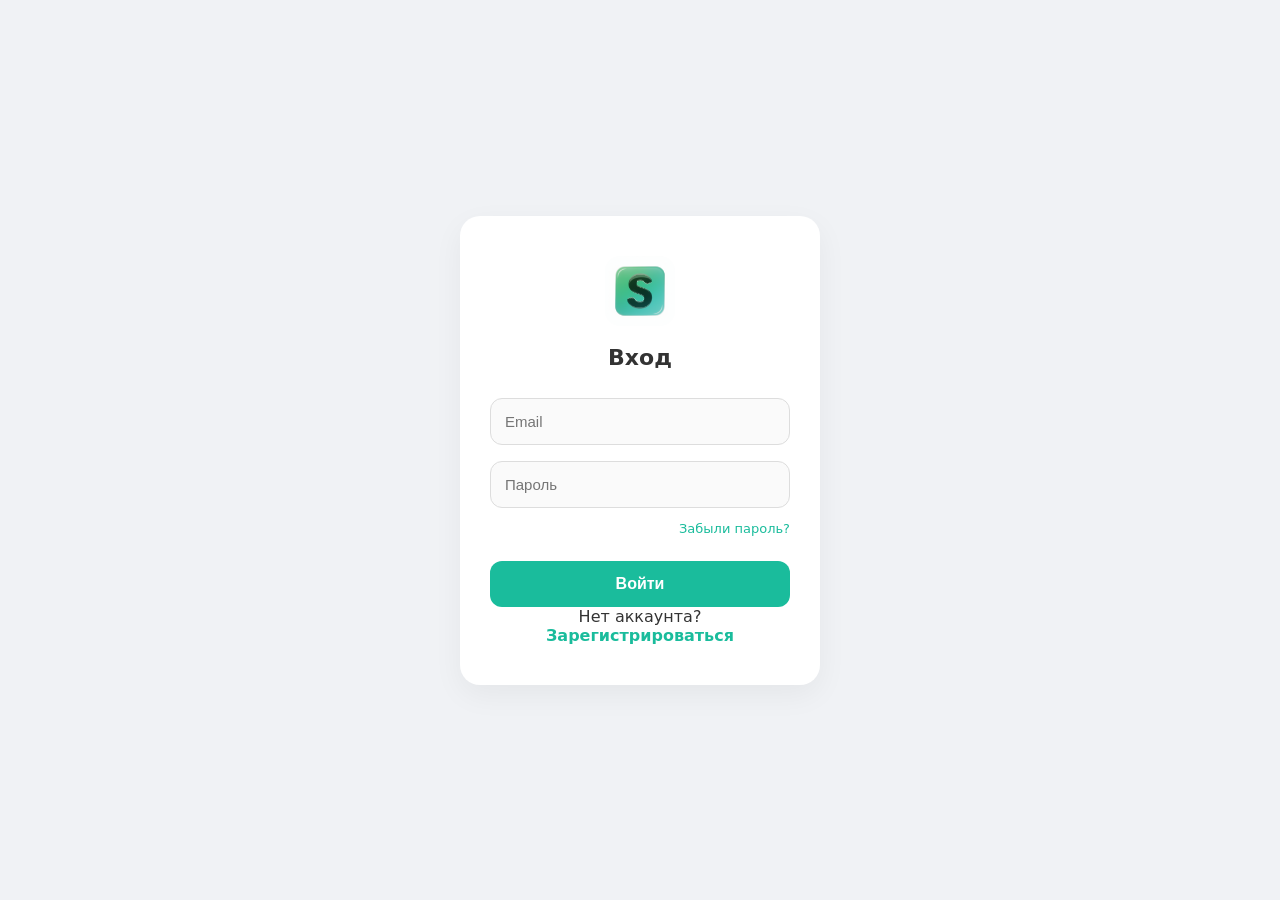
==== commit 7c6f64d9: "Revise welcome message in index.html Updated the welcome message to provide a more detailed descript" ====
--- a/static/index.html
+++ b/static/index.html
@@ -135,7 +135,7 @@
             <div id="welcome-screen" class="welcome-box">
                 <div class="logo-wrapper"><img src="/static/logo.png" alt="Logo" class="logo"></div>
                 <h1>Studify<span class="highlight">.AI</span></h1>
-                <p>Учись, планируй, кодь.</p>
+                <p>Интеллектуальный инструмент для учебы с интегрированным ИИ. Все для студентов. С любовью @sautbekov077❤️</p>
             </div>
 
             <div id="chat-box" class="chat-box hidden"></div>
--- a/static/style.css
+++ b/static/style.css
@@ -1,234 +1,152 @@
-/* --- RESET & BASE --- */
-* { box-sizing: border-box; }
 
+* { box-sizing: border-box; margin: 0; padding: 0; }
 body {
-    font-family: 'Segoe UI', -apple-system, BlinkMacSystemFont, Roboto, sans-serif;
+    font-family: 'Segoe UI', system-ui, sans-serif;
     background-color: #f0f2f5;
-    margin: 0;
-    display: flex;
-    justify-content: center;
+    color: #333;
     height: 100vh;
-    color: #333;
     overflow: hidden;
 }
-
-.container {
-    width: 100%;
-    max-width: 600px;
-    background: white;
-    display: flex;
-    flex-direction: column;
-    height: 100%;
-    position: relative;
-    box-shadow: 0 0 30px rgba(0,0,0,0.1);
-}
-
 .hidden { display: none !important; }
 
-/* --- AUTH OVERLAY --- */
+
 .auth-overlay {
-    position: absolute; top: 0; left: 0; right: 0; bottom: 0;
-    background: rgba(255, 255, 255, 0.98);
+    position: fixed; top: 0; left: 0; width: 100vw; height: 100vh;
+    background: #f0f2f5;
     display: flex; justify-content: center; align-items: center;
-    z-index: 2000; padding: 20px;
+    z-index: 9999;
 }
-.auth-box { width: 100%; max-width: 320px; text-align: center; }
-.auth-logo img { width: 80px; border-radius: 16px; margin-bottom: 20px; }
-#auth-title { margin-bottom: 20px; color: #333; }
-
-.auth-box input {
+.auth-box {
+    background: white; padding: 40px 30px; border-radius: 20px;
+    box-shadow: 0 10px 30px rgba(0,0,0,0.05);
+    width: 100%; max-width: 360px; text-align: center;
+}
+.auth-logo img { width: 70px; border-radius: 16px; margin-bottom: 15px; }
+#auth-title { margin-bottom: 20px; font-size: 22px; }
+.auth-box input, .pref-select {
     width: 100%; padding: 14px; margin: 8px 0;
     border: 1px solid #ddd; border-radius: 12px;
-    background: #fafafa; outline: none; font-size: 16px;
+    background: #fafafa; outline: none; font-size: 15px;
 }
-.auth-box input:focus { border-color: #1ABC9C; background: #fff; }
-
+.auth-box input:focus, .pref-select:focus { border-color: #1ABC9C; background: #fff; }
 .primary-btn {
     width: 100%; padding: 14px; background: #1ABC9C; color: white;
     border: none; border-radius: 12px; font-size: 16px; font-weight: 600;
-    cursor: pointer; margin-top: 15px; transition: background 0.2s;
+    cursor: pointer; margin-top: 15px; transition: 0.2s;
 }
 .primary-btn:hover { background: #16a085; }
-.primary-btn:disabled { background: #ccc; cursor: not-allowed; }
+.forgot-link { font-size: 13px; color: #1ABC9C; cursor: pointer; margin: 5px 0 10px; text-align: right; }
+#switch-action { color: #1ABC9C; cursor: pointer; font-weight: 600; }
+.error-text { color: #e74c3c; font-size: 13px; margin-top: 15px; }
 
-.auth-footer { margin-top: 20px; font-size: 14px; }
-#switch-action { color: #1ABC9C; cursor: pointer; font-weight: 600; }
-.error-text { color: #e74c3c; font-size: 13px; margin-top: 10px; }
-.success-text { color: #2ecc71; font-size: 13px; margin-top: 10px; }
 
-/* Forgot Password Links */
-.forgot-link {
-    font-size: 13px; color: #1ABC9C; cursor: pointer;
-    margin: 5px 0 10px; text-align: right; width: 100%;
-}
-
-/* --- PROFILE MODAL --- */
 .modal {
     position: fixed; top: 0; left: 0; width: 100%; height: 100%;
-    background: rgba(0,0,0,0.5); z-index: 3000;
+    background: rgba(0,0,0,0.5); z-index: 5000;
     display: flex; justify-content: center; align-items: center;
 }
 .modal-content {
     background: white; width: 320px; border-radius: 20px;
-    padding: 30px 25px; position: relative; text-align: center;
-    box-shadow: 0 10px 40px rgba(0,0,0,0.25);
+    padding: 30px; position: relative; text-align: center;
 }
-.close-modal {
-    position: absolute; top: 10px; right: 15px;
-    font-size: 28px; cursor: pointer; color: #aaa; line-height: 1;
-}
-.avatar-circle {
-    width: 70px; height: 70px; background: #e0f2f1;
-    border-radius: 50%; margin: 0 auto 15px;
-    display: flex; align-items: center; justify-content: center;
-    font-size: 30px; color: #1ABC9C;
-}
-/* SVG Avatar Placeholder */
-.avatar-circle::after {
-    content: ''; width: 40px; height: 40px;
-    background-color: currentColor;
-    mask: url('data:image/svg+xml;utf8,<svg viewBox="0 0 24 24"><path d="M12 12c2.21 0 4-1.79 4-4s-1.79-4-4-4-4 1.79-4 4 1.79 4 4 4zm0 2c-2.67 0-8 1.34-8 4v2h16v-2c0-2.66-5.33-4-8-4z"/></svg>') no-repeat center;
-    -webkit-mask: url('data:image/svg+xml;utf8,<svg viewBox="0 0 24 24"><path d="M12 12c2.21 0 4-1.79 4-4s-1.79-4-4-4-4 1.79-4 4 1.79 4 4 4zm0 2c-2.67 0-8 1.34-8 4v2h16v-2c0-2.66-5.33-4-8-4z"/></svg>') no-repeat center;
+.close-modal { position: absolute; top: 15px; right: 20px; font-size: 24px; cursor: pointer; color: #aaa; }
+.avatar-circle { width: 70px; height: 70px; background: #e0f2f1; border-radius: 50%; margin: 0 auto 15px; }
+.logout-btn-large {
+    width: 100%; padding: 12px; margin-top: 25px;
+    background: #fff5f5; color: #e74c3c; border: none; border-radius: 12px; cursor: pointer; font-weight: 600;
 }
 
-.profile-header h2 { font-size: 18px; margin: 0 0 20px; color: #333; word-break: break-all; }
-.detail-item {
-    display: flex; justify-content: space-between; align-items: center;
-    padding: 12px 0; border-bottom: 1px solid #f0f0f0;
-    font-size: 15px;
+
+
+.app-wrapper { display: flex; width: 100vw; height: 100vh; }
+
+.sidebar {
+    width: 260px; background: #ffffff; border-right: 1px solid #e0e0e0;
+    display: flex; flex-direction: column; z-index: 1000; transition: transform 0.3s;
 }
-.detail-item .label { color: #888; }
-.detail-item .value { font-weight: 600; font-family: monospace; font-size: 16px; letter-spacing: 1px; color: #333; }
-.tag {
-    background: #eee; padding: 4px 10px; border-radius: 12px;
-    font-size: 12px; font-weight: 700; color: #666;
+.sidebar-header { padding: 20px; display: flex; align-items: center; gap: 12px; border-bottom: 1px solid #f0f0f0; }
+.sidebar-logo { width: 32px; border-radius: 8px; }
+.sidebar-title { font-weight: bold; font-size: 18px; }
+.close-btn { background: none; border: none; font-size: 24px; cursor: pointer; margin-left: auto; }
+
+.sidebar-content { padding: 20px; flex: 1; overflow-y: auto; display: flex; flex-direction: column; gap: 10px; }
+.sidebar-btn {
+    width: 100%; padding: 12px 15px; background: transparent; border: none;
+    border-radius: 10px; text-align: left; font-size: 15px; cursor: pointer;
+    display: flex; align-items: center; gap: 12px; color: #555;
 }
+.sidebar-btn:hover { background: #f5f5f5; }
+.sidebar-btn.primary-action { background: #1ABC9C; color: white; font-weight: 600; }
+.sidebar-divider { height: 1px; background: #eee; margin: 10px 0; }
+
+.streak-box {
+    display: flex; align-items: center; gap: 10px; padding: 12px 15px;
+    background: #fff5e6; border-radius: 10px; border: 1px solid #ffe0b2; margin-top: 10px;
+}
+.streak-text { font-weight: 600; color: #e67e22; font-size: 14px;}
+
+
+.sidebar-user-info { padding: 12px 15px; background: #fafafa; border-radius: 10px; border: 1px solid #eee; margin-top: 5px; }
+.info-row { display: flex; justify-content: space-between; align-items: center; }
+.info-row .label { font-size: 14px; color: #555; }
+.tag { background: #eee; padding: 4px 10px; border-radius: 12px; font-size: 12px; font-weight: 700; color: #666; display: inline-block; }
 .tag.pro { background: linear-gradient(135deg, #1ABC9C, #3498db); color: white; }
 
-.logout-btn-large {
-    width: 100%; padding: 12px; margin-top: 25px;
-    background: #fff5f5; color: #e74c3c;
-    border: none; border-radius: 12px; cursor: pointer; font-weight: 600;
-}
+.dropdown-container { position: relative; }
+.lang-dropdown { background: white; border: 1px solid #eee; border-radius: 10px; padding: 5px; margin-top: 5px; }
+.lang-option { padding: 10px; font-size: 14px; cursor: pointer; border-radius: 6px; }
+.lang-option:hover { background: #f0f2f5; }
 
-/* --- TOP BAR --- */
-.top-bar {
-    padding: 15px 20px; display: flex; justify-content: flex-end;
-    position: absolute; top: 0; right: 0; width: 100%; z-index: 100;
-}
-.profile-icon-btn {
-    background: white; border: none; cursor: pointer;
-    color: #555; padding: 8px; border-radius: 50%;
-    box-shadow: 0 2px 10px rgba(0,0,0,0.1);
-    transition: transform 0.2s;
-}
-.profile-icon-btn:hover { color: #1ABC9C; transform: scale(1.1); }
 
-/* --- WELCOME & CHAT --- */
-.welcome-box {
-    flex: 1; display: flex; flex-direction: column;
-    align-items: center; justify-content: center; text-align: center;
-    padding: 20px; transition: opacity 0.3s;
-}
+
+.main-container { flex: 1; display: flex; flex-direction: column; background: #ffffff; position: relative; }
+.top-bar { padding: 15px 20px; display: flex; align-items: center; border-bottom: 1px solid #f0f0f0; }
+.burger-btn { background: none; border: none; cursor: pointer; color: #555; display: none; }
+.burger-btn svg { width: 26px; height: 26px; }
+
+.welcome-box { flex: 1; display: flex; flex-direction: column; align-items: center; justify-content: center; }
 .welcome-box.minimized { display: none; }
-.logo-wrapper { width: 100px; margin-bottom: 20px; }
+.logo-wrapper { width: 80px; margin-bottom: 20px; }
 .logo { width: 100%; border-radius: 20px; }
 .highlight { color: #1ABC9C; }
 
-.chat-box {
-    flex: 1; padding: 20px; overflow-y: auto;
-    display: flex; flex-direction: column; gap: 15px;
-    margin-top: 50px; /* Space for top bar */
-}
-.message {
-    padding: 12px 16px; border-radius: 18px; max-width: 85%;
-    line-height: 1.5; font-size: 15px; position: relative; word-wrap: break-word;
-    animation: fadeIn 0.3s ease;
-}
-@keyframes fadeIn { from { opacity: 0; transform: translateY(10px); } to { opacity: 1; transform: translateY(0); } }
+.chat-box { flex: 1; padding: 20px; overflow-y: auto; display: flex; flex-direction: column; gap: 15px; max-width: 800px; margin: 0 auto; width: 100%; }
+.message { padding: 12px 16px; border-radius: 18px; max-width: 85%; line-height: 1.5; font-size: 15px; word-wrap: break-word; }
+.user-msg { background: #333; color: white; align-self: flex-end; border-bottom-right-radius: 4px; }
+.ai-msg { background: #f7f7f7; color: #333; align-self: flex-start; border-bottom-left-radius: 4px; }
+.ai-msg pre { background: #282c34 !important; color: #eee; padding: 12px; border-radius: 8px; overflow-x: auto; font-size: 13px; margin: 10px 0;}
 
-.user-msg { background-color: #333; color: white; align-self: flex-end; border-bottom-right-radius: 4px; }
-.user-image { max-width: 100%; border-radius: 8px; margin-bottom: 5px; display: block; }
-.ai-msg { background-color: #f7f7f7; color: #333; align-self: flex-start; border-bottom-left-radius: 4px; }
-.ai-msg.error { background: #ffebee; color: #c62828; border: 1px solid #ffcdd2; }
 
-/* Markdown */
-.ai-msg pre { background: #222; color: #eee; padding: 10px; border-radius: 8px; overflow-x: auto; font-size: 13px; }
-.ai-msg code { background: rgba(0,0,0,0.05); padding: 2px 4px; border-radius: 4px; font-family: monospace; }
-.ai-msg strong { font-weight: 700; }
+.bottom-panel { background: white; border-top: 1px solid #f0f0f0; padding-bottom: 20px; max-width: 800px; margin: 0 auto; width: 100%; }
 
-/* Typing Indicator */
-.typing-indicator { padding: 10px 20px; display: flex; gap: 4px; }
-.typing-indicator span {
-    width: 6px; height: 6px; background: #ccc; border-radius: 50%;
-    animation: bounce 1.4s infinite ease-in-out both;
-}
-.typing-indicator span:nth-child(1) { animation-delay: -0.32s; }
-.typing-indicator span:nth-child(2) { animation-delay: -0.16s; }
-@keyframes bounce { 0%, 80%, 100% { transform: scale(0); } 40% { transform: scale(1); } }
 
-/* --- BOTTOM PANEL --- */
-.bottom-panel { background: white; border-top: 1px solid #f0f0f0; padding-bottom: 20px; }
-
-#image-preview-container { padding: 0 20px; }
-.preview-wrapper { position: relative; display: inline-block; margin-top: 10px;}
-#image-preview { height: 60px; border-radius: 8px; border: 1px solid #ddd; }
-#remove-image {
-    position: absolute; top: -8px; right: -8px; background: #ff5252;
-    color: white; border: none; border-radius: 50%; width: 20px; height: 20px;
-    cursor: pointer; display: flex; align-items: center; justify-content: center; font-size: 12px;
-}
+#image-preview-container { padding: 10px 20px 0; }
+.preview-wrapper { position: relative; display: inline-block; }
+#image-preview { height: 60px; border-radius: 8px; border: 1px solid #ddd; object-fit: cover; }
+#remove-image { position: absolute; top: -8px; right: -8px; background: #ff5252; color: white; border: none; border-radius: 50%; width: 20px; height: 20px; cursor: pointer; display: flex; align-items: center; justify-content: center; font-size: 14px; }
 
 .model-selector { display: flex; gap: 10px; padding: 15px 20px 10px; overflow-x: auto; }
-.model-btn {
-    background: #f5f5f5; border: none; border-radius: 20px; padding: 8px 14px;
-    font-size: 13px; display: flex; align-items: center; gap: 6px; cursor: pointer;
-    color: #666; white-space: nowrap; transition: all 0.2s;
-}
-.model-btn svg { width: 16px; height: 16px; }
+.model-btn { background: #f5f5f5; border: none; border-radius: 20px; padding: 8px 14px; font-size: 13px; cursor: pointer; color: #666; white-space: nowrap; }
 .model-btn.active { background: #e0f2f1; color: #1ABC9C; font-weight: 600; }
 
 .input-area { padding: 5px 20px 0; display: flex; align-items: center; gap: 10px; }
-#attach-btn { background: none; border: none; cursor: pointer; padding: 8px; color: #888; transition: color 0.2s; }
+#attach-btn { background: none; border: none; cursor: pointer; color: #888; padding: 5px; transition: color 0.2s; display: flex; justify-content: center; align-items: center;}
 #attach-btn:hover { color: #1ABC9C; }
+#user-input { flex: 1; padding: 14px 20px; border-radius: 25px; border: 1px solid #eee; background: #f9f9f9; font-size: 16px; outline: none; }
+#user-input:focus { border-color: #1ABC9C; background: white; }
+#send-btn { width: 46px; height: 46px; border-radius: 50%; background: #1ABC9C; border: none; color: white; display: flex; justify-content: center; align-items: center; cursor: pointer; flex-shrink: 0; }
+#send-btn svg { width: 20px; height: 20px; }
 
-#user-input {
-    flex: 1; padding: 12px 18px; border-radius: 25px; border: 1px solid #eee;
-    background: #f9f9f9; font-size: 16px; outline: none; transition: all 0.2s;
+
+.mobile-only { display: none; }
+@media (max-width: 768px) {
+    .burger-btn { display: block; }
+    .mobile-only { display: block; }
+    .top-bar-title { flex: 1; text-align: center; font-weight: bold; font-size: 16px; margin-right: 26px; }
+    
+    .sidebar { position: fixed; left: 0; top: 0; bottom: 0; transform: translateX(-100%); width: 280px; }
+    .sidebar.open { transform: translateX(0); }
+    
+    .sidebar-overlay { position: fixed; top: 0; left: 0; right: 0; bottom: 0; background: rgba(0,0,0,0.5); z-index: 999; }
+    .sidebar-overlay.open { display: block !important; }
 }
-#user-input:focus { border-color: #1ABC9C; background: white; }
-
-#send-btn {
-    width: 44px; height: 44px; border-radius: 50%; background: #1ABC9C;
-    border: none; display: flex; justify-content: center; align-items: center;
-    cursor: pointer; box-shadow: 0 4px 10px rgba(26, 188, 156, 0.3); color: white; flex-shrink: 0;
-}
-#send-btn svg { width: 20px; height: 20px; }
-#send-btn:active { transform: scale(0.95); }
-
-/* --- EXTRA: KaTeX & Code Styles --- */
-.katex-display {
-    overflow-x: auto;
-    overflow-y: hidden;
-    padding: 5px 0;
-    margin: 10px 0;
-}
-.katex { font-size: 1.1em; }
-
-.ai-msg pre {
-    background: #282c34 !important;
-    color: #abb2bf;
-    padding: 12px;
-    border-radius: 8px;
-    overflow-x: auto;
-    font-family: 'Fira Code', 'Consolas', monospace;
-    font-size: 13px;
-    margin: 10px 0;
-}
-.ai-msg code { font-family: 'Fira Code', 'Consolas', monospace; }
-.ai-msg :not(pre) > code {
-    background: rgba(0,0,0,0.06);
-    color: #d63384;
-    padding: 2px 5px;
-    border-radius: 4px;
-}
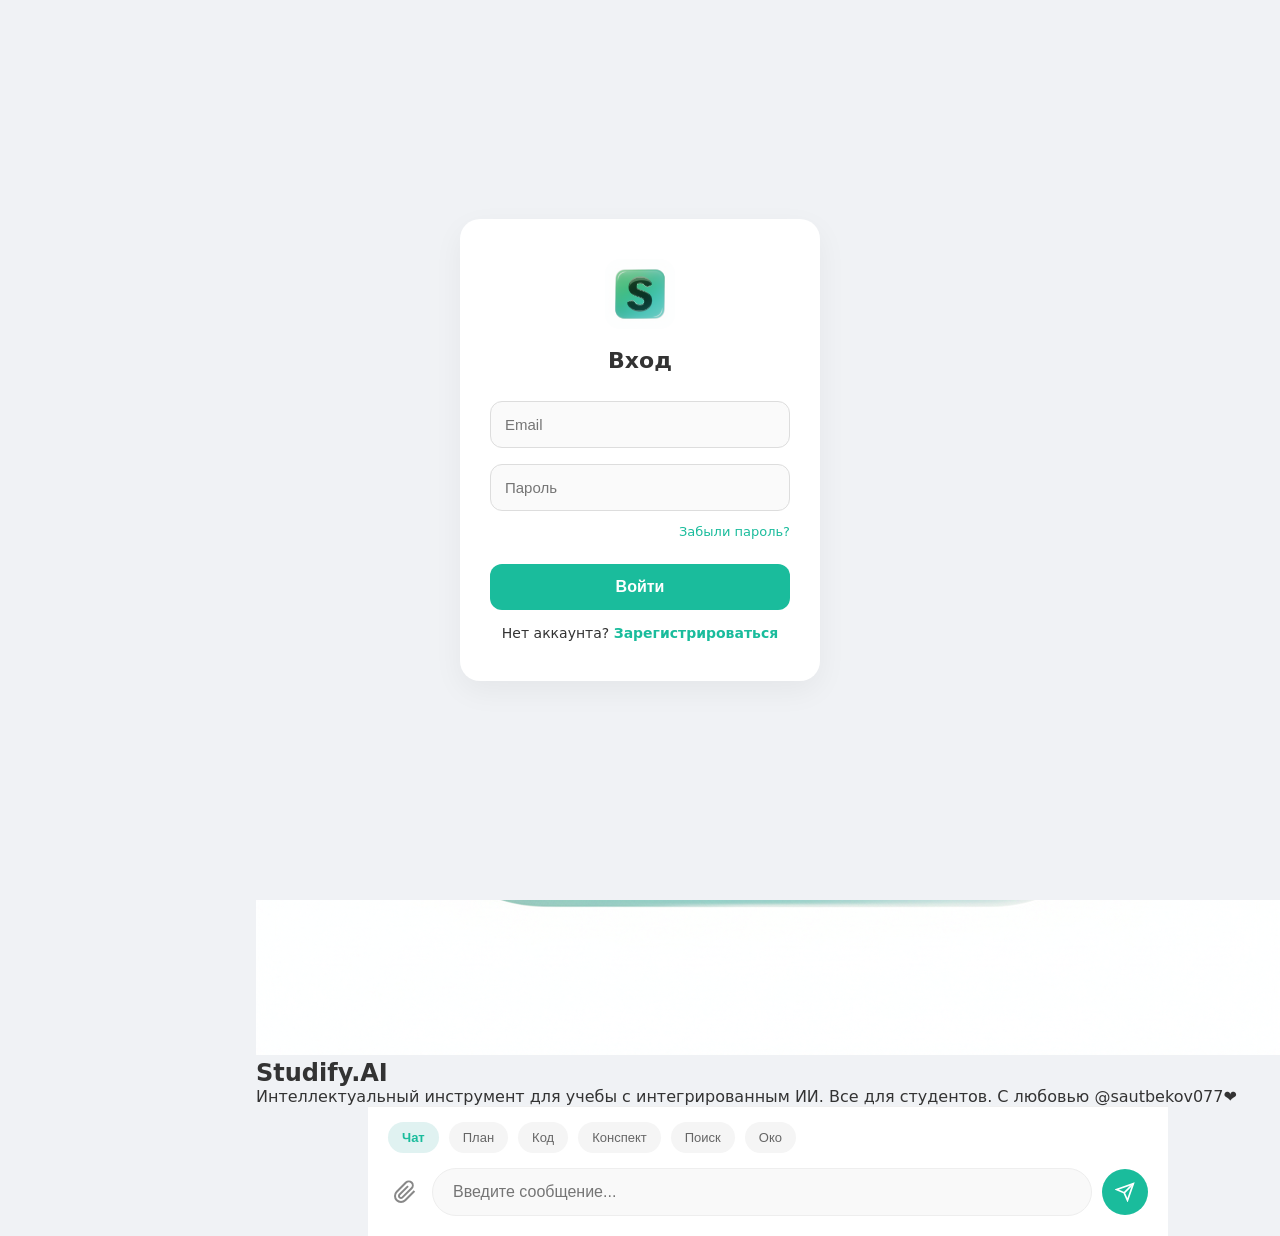
==== commit e35cb5b6: "Enhance authentication UI and sidebar layout Updated the user interface for the authentication proce" ====
--- a/static/index.html
+++ b/static/index.html
@@ -12,6 +12,7 @@
     <script defer src="https://cdn.jsdelivr.net/npm/katex@0.16.9/dist/contrib/auto-render.min.js"></script>
     <link rel="stylesheet" href="https://cdnjs.cloudflare.com/ajax/libs/highlight.js/11.9.0/styles/atom-one-dark.min.css">
     <script src="https://cdnjs.cloudflare.com/ajax/libs/highlight.js/11.9.0/highlight.min.js"></script>
+    <script src="https://cdnjs.cloudflare.com/ajax/libs/html2pdf.js/0.10.1/html2pdf.bundle.min.js"></script>
 
     <link rel="stylesheet" href="/static/style.css">
 </head>
@@ -20,156 +21,163 @@
     <div id="auth-overlay" class="auth-overlay">
         <div class="auth-box">
             <div class="auth-logo"><img src="/static/logo.png" alt="Logo"></div>
-            <h2 id="auth-title">Вход</h2>
+            <h2 id="auth-title" data-i18n="login_title">Вход</h2>
             <form id="auth-form" onsubmit="return false;">
                 
                 <div id="auth-step-1">
-                    <input type="email" id="auth-email" placeholder="Email" required autocomplete="email">
-                    <input type="password" id="auth-password" placeholder="Пароль" required autocomplete="current-password">
-                    <input type="password" id="auth-confirm-password" class="hidden" placeholder="Подтвердите пароль" autocomplete="new-password">
-                    <div id="forgot-pass-link" class="forgot-link">Забыли пароль?</div>
-                    <button type="button" id="auth-btn" class="primary-btn">Войти</button>
+                    <input type="email" id="auth-email" data-i18n-ph="email_ph" placeholder="Email" required autocomplete="email">
+                    <input type="password" id="auth-password" data-i18n-ph="pass_ph" placeholder="Пароль" required autocomplete="current-password">
+                    <input type="password" id="auth-confirm-password" class="hidden" data-i18n-ph="conf_pass_ph" placeholder="Подтвердите пароль" autocomplete="new-password">
+                    <div id="forgot-pass-link" class="forgot-link" data-i18n="forgot_pass">Забыли пароль?</div>
+                    <button type="button" id="auth-btn" class="primary-btn" data-i18n="login_btn">Войти</button>
                 </div>
 
                 <div id="auth-step-2" class="hidden">
-                    <select id="pref-lang" class="pref-select">
-                        <option value="" disabled selected>Язык интерфейса</option>
-                        <option value="ru">Русский</option>
-                        <option value="kk">Қазақша</option>
-                    </select>
-                    <select id="pref-edu" class="pref-select">
-                        <option value="" disabled selected>Уровень обучения</option>
-                        <option value="school">Школьник</option>
-                        <option value="student">Студент</option>
-                    </select>
-                    <select id="pref-style" class="pref-select">
-                        <option value="" disabled selected>Стиль ИИ</option>
-                        <option value="brief">Кратко и по делу</option>
-                        <option value="detailed">Подробно</option>
-                        <option value="teacher">Как преподаватель</option>
-                    </select>
-                    <button type="button" id="auth-finish-btn" class="primary-btn">Завершить регистрацию</button>
-                    <div id="back-to-step-1" class="forgot-link" style="text-align: center; margin-top: 15px;">Назад</div>
+                    <h3 style="margin-bottom: 15px; font-size: 18px; color: #333;">Настроим ИИ под вас</h3>
+                    
+                    <div class="pref-section">
+                        <label>Роль:</label>
+                        <div class="pref-group" id="pref-role">
+                            <button type="button" class="pref-btn active" data-val="school">🎒 Школьник</button>
+                            <button type="button" class="pref-btn" data-val="student">🎓 Студент вуза</button>
+                            <button type="button" class="pref-btn" data-val="self">🧠 Самоучка</button>
+                            <button type="button" class="pref-btn" data-val="work">💼 Работаю</button>
+                        </div>
+                    </div>
+
+                    <div class="pref-section">
+                        <label>Главная цель:</label>
+                        <div class="pref-group" id="pref-goal">
+                            <button type="button" class="pref-btn active" data-val="homework">📝 Домашка / Учеба</button>
+                            <button type="button" class="pref-btn" data-val="exams">🎯 Экзамены</button>
+                            <button type="button" class="pref-btn" data-val="coding">💻 Программирование</button>
+                            <button type="button" class="pref-btn" data-val="languages">🌍 Языки</button>
+                        </div>
+                    </div>
+
+                    <div class="pref-section">
+                        <label>Характер ИИ:</label>
+                        <div class="pref-group" id="pref-style">
+                            <button type="button" class="pref-btn active" data-val="friendly">🤗 Дружелюбный</button>
+                            <button type="button" class="pref-btn" data-val="strict">🧐 Академичный (Строгий)</button>
+                            <button type="button" class="pref-btn" data-val="socratic">🤔 Ментор (Наводящие вопросы)</button>
+                            <button type="button" class="pref-btn" data-val="brief">⚡ Кратко и по делу</button>
+                        </div>
+                    </div>
+
+                    <button type="button" id="back-to-step-1" class="secondary-btn">Назад</button>
+                    <button type="button" id="auth-finish-btn" class="primary-btn">Завершить и Войти</button>
+                </div>
+
+                <p id="auth-error" class="error-text hidden"></p>
+                <div id="auth-footer-container" style="margin-top: 15px; font-size: 14px;">
+                    <span id="switch-text-prefix" data-i18n="no_account">Нет аккаунта?</span> 
+                    <span id="auth-switch-text" style="cursor: pointer; color: #1ABC9C; font-weight: bold;">
+                        <span id="switch-action" data-i18n="action_reg">Зарегистрироваться</span>
+                    </span>
                 </div>
             </form>
+        </div>
+    </div>
+
+    <div class="app-wrapper">
+        <div id="sidebar-overlay" class="sidebar-overlay hidden"></div>
+        <div id="sidebar" class="sidebar">
+            <div class="sidebar-header">
+                <img src="/static/logo.png" alt="Logo" class="sidebar-logo">
+                <span class="sidebar-title">Studify</span>
+                <button id="close-sidebar" class="close-btn mobile-only">&times;</button>
+            </div>
             
-            <div class="auth-footer" id="auth-footer-container">
-                <p id="auth-switch-text">Нет аккаунта? <span id="switch-action">Зарегистрироваться</span></p>
-                <p id="auth-error" class="error-text hidden"></p>
+            <div class="sidebar-content">
+                <button id="new-chat-btn" class="sidebar-btn primary-action" data-i18n="new_chat">
+                    <svg width="18" height="18" viewBox="0 0 24 24" fill="none" stroke="currentColor" stroke-width="2"><path d="M12 5v14M5 12h14"></path></svg>
+                    Новый чат
+                </button>
+                
+                <div class="streak-box">
+                    <span>🔥</span>
+                    <div><div class="streak-text"><span id="streak-days">0</span> <span data-i18n="streak">дней подряд</span></div></div>
+                </div>
+
+                <div class="sidebar-divider"></div>
+                
+                <div class="sidebar-user-info">
+                    <div class="info-row">
+                        <span class="label" data-i18n="account_label">Аккаунт:</span>
+                        <span id="sidebar-status" class="tag">Basic</span>
+                    </div>
+                </div>
+
+                <button id="open-profile-btn" class="sidebar-btn" data-i18n="profile_btn">👤 Личный кабинет</button>
+                
+                <div class="lang-selector">
+                    <button id="lang-toggle-btn" class="sidebar-btn"><span>🌐</span> Язык (RU)</button>
+                    <div id="lang-dropdown" class="lang-dropdown hidden">
+                        <div class="lang-option" data-lang="ru">🇷🇺 Русский</div>
+                        <div class="lang-option" data-lang="kk">🇰🇿 Қазақша</div>
+                    </div>
+                </div>
+            </div>
+        </div>
+
+        <div class="main-content">
+            <div class="top-bar">
+                <button id="burger-btn" class="burger-btn mobile-only">
+                    <svg width="24" height="24" viewBox="0 0 24 24" fill="none" stroke="currentColor" stroke-width="2"><path d="M3 12h18M3 6h18M3 18h18"></path></svg>
+                </button>
+                <div class="top-bar-title mobile-only">Studify.AI</div>
+            </div>
+
+            <div class="chat-container">
+                <div id="welcome-screen" class="welcome-screen">
+                    <img src="/static/logo.png" alt="Studify Logo" class="welcome-logo">
+                    <h2>Studify.AI</h2>
+                    <p data-i18n="welcome_desc">Интеллектуальный инструмент для учебы с интегрированным ИИ.</p>
+                </div>
+
+                <div id="chat-box" class="chat-box hidden"></div>
+
+                <div class="bottom-panel">
+                    <div id="image-preview-container" class="hidden">
+                        <div class="preview-wrapper">
+                            <img id="image-preview" src="" alt="Preview">
+                            <button id="remove-image">&times;</button>
+                        </div>
+                    </div>
+                    
+                    <div class="model-selector">
+                        <button class="model-btn active" data-model="chat" data-i18n="model_chat">Чат</button>
+                        <button class="model-btn" data-model="planner" data-i18n="model_plan">План</button>
+                        <button class="model-btn" data-model="coding" data-i18n="model_code">Код</button>
+                        <button class="model-btn" data-model="notes" data-i18n="model_notes">Конспект</button>
+                        <button class="model-btn" data-model="search" data-i18n="model_search">Поиск</button>
+                        <button class="model-btn" data-model="eye" data-i18n="model_eye">Око</button>
+                    </div>
+
+                    <div class="input-area">
+                        <input type="file" id="file-input" accept="image/*" hidden>
+                        <button id="attach-btn">
+                            <svg width="24" height="24" viewBox="0 0 24 24" fill="none" stroke="currentColor" stroke-width="2"><path d="M21.44 11.05l-9.19 9.19a6 6 0 0 1-8.49-8.49l9.19-9.19a4 4 0 0 1 5.66 5.66l-9.2 9.19a2 2 0 0 1-2.83-2.83l8.49-8.48"></path></svg>
+                        </button>
+                        <input type="text" id="user-input" data-i18n-ph="input_ph" placeholder="Введите сообщение...">
+                        <button id="send-btn">
+                            <svg width="24" height="24" viewBox="0 0 24 24" fill="none" stroke="currentColor" stroke-width="2"><line x1="22" y1="2" x2="11" y2="13"></line><polygon points="22 2 15 22 11 13 2 9 22 2"></polygon></svg>
+                        </button>
+                    </div>
+                </div>
             </div>
         </div>
     </div>
 
     <div id="profile-modal" class="modal hidden">
         <div class="modal-content">
-            <span class="close-modal" id="close-modal">&times;</span>
-            <div class="profile-header">
-                <div class="avatar-circle"></div>
-                <h2 id="profile-email">Загрузка...</h2>
-            </div>
-            <div class="profile-details">
-                <div class="detail-item"><span class="label">ID:</span><span id="profile-id" class="value">...</span></div>
-            </div>
-            <button id="logout-btn-modal" class="logout-btn-large">Выйти из аккаунта</button>
+            <span id="close-modal" class="close-modal">&times;</span>
+            <div class="avatar-circle"></div>
+            <h3 id="profile-email">email@example.com</h3>
+            <p style="color: #888; font-size: 14px; margin-top: 5px;">ID: <span id="profile-id">000000</span></p>
+            <button id="logout-btn-modal" class="logout-btn-large" data-i18n="logout_btn">Выйти из аккаунта</button>
         </div>
-    </div>
-
-    <div class="app-wrapper">
-        
-        <aside id="sidebar" class="sidebar">
-            <div class="sidebar-header">
-                <img src="/static/logo.png" alt="Logo" class="sidebar-logo">
-                <span class="sidebar-title">Studify.AI</span>
-                <button id="close-sidebar" class="close-btn mobile-only">&times;</button>
-            </div>
-            
-            <div class="sidebar-content">
-                <button id="new-chat-btn" class="sidebar-btn primary-action">
-                    <span>➕</span> Новый чат
-                </button>
-                
-                <div class="streak-box">
-                    <span class="streak-icon">🔥</span>
-                    <span class="streak-text"><span id="streak-days">0</span> дней подряд</span>
-                </div>
-
-                <div class="sidebar-user-info">
-                    <div class="info-row">
-                        <span class="label">Аккаунт:</span>
-                        <span id="sidebar-status" class="tag">FREE</span>
-                    </div>
-                </div>
-
-                <div class="sidebar-divider"></div>
-
-                <button id="open-profile-btn" class="sidebar-btn">
-                    <span>👤</span> Личный кабинет
-                </button>
-
-                <div class="dropdown-container">
-                    <button id="lang-toggle-btn" class="sidebar-btn">
-                        <span>🌐</span> Язык (RU)
-                    </button>
-                    <div id="lang-dropdown" class="lang-dropdown hidden">
-                        <div class="lang-option" data-lang="ru">🇷🇺 Русский</div>
-                        <div class="lang-option" data-lang="kk">🇰🇿 Қазақша</div>
-                    </div>
-                </div>
-            </div>
-        </aside>
-
-        <div id="sidebar-overlay" class="sidebar-overlay hidden"></div>
-
-        <main class="main-container">
-            <div class="top-bar">
-                <button id="burger-btn" class="burger-btn">
-                    <svg viewBox="0 0 24 24" fill="none" stroke="currentColor" stroke-width="2">
-                        <line x1="3" y1="12" x2="21" y2="12"></line>
-                        <line x1="3" y1="6" x2="21" y2="6"></line>
-                        <line x1="3" y1="18" x2="21" y2="18"></line>
-                    </svg>
-                </button>
-                <div class="top-bar-title mobile-only">Studify.AI</div>
-            </div>
-
-            <div id="welcome-screen" class="welcome-box">
-                <div class="logo-wrapper"><img src="/static/logo.png" alt="Logo" class="logo"></div>
-                <h1>Studify<span class="highlight">.AI</span></h1>
-                <p>Интеллектуальный инструмент для учебы с интегрированным ИИ. Все для студентов. С любовью @sautbekov077❤️</p>
-            </div>
-
-            <div id="chat-box" class="chat-box hidden"></div>
-
-            <div class="bottom-panel">
-                
-                <div id="image-preview-container" class="hidden">
-                    <div class="preview-wrapper">
-                        <img id="image-preview" src="" alt="Preview">
-                        <button id="remove-image">&times;</button>
-                    </div>
-                </div>
-
-                <div class="model-selector">
-                    <button class="model-btn active" data-model="chat">Чат</button>
-                    <button class="model-btn" data-model="planner">План</button>
-                    <button class="model-btn" data-model="coding">Код</button>
-                    <button class="model-btn" data-model="notes">Конспект</button>
-                    <button class="model-btn" data-model="search">Поиск</button>
-                    <button class="model-btn" data-model="eye">Око</button>
-                </div>
-
-                <div class="input-area">
-                    <input type="file" id="file-input" accept="image/*" hidden>
-                    <button id="attach-btn">
-                        <svg width="24" height="24" viewBox="0 0 24 24" fill="none" stroke="currentColor" stroke-width="2"><path d="M21.44 11.05l-9.19 9.19a6 6 0 0 1-8.49-8.49l9.19-9.19a4 4 0 0 1 5.66 5.66l-9.2 9.19a2 2 0 0 1-2.83-2.83l8.49-8.48"></path></svg>
-                    </button>
-                    <input type="text" id="user-input" placeholder="Введите сообщение..." autocomplete="off">
-                    <button id="send-btn">
-                        <svg viewBox="0 0 24 24" fill="none" stroke="currentColor" stroke-width="2"><line x1="22" y1="2" x2="11" y2="13"></line><polygon points="22 2 15 22 11 13 2 9 22 2"></polygon></svg>
-                    </button>
-                </div>
-            </div>
-        </main>
     </div>
 
     <script src="/static/script.js"></script>
--- a/static/style.css
+++ b/static/style.css
@@ -1,4 +1,3 @@
-
 * { box-sizing: border-box; margin: 0; padding: 0; }
 body {
     font-family: 'Segoe UI', system-ui, sans-serif;
@@ -56,9 +55,8 @@
     background: #fff5f5; color: #e74c3c; border: none; border-radius: 12px; cursor: pointer; font-weight: 600;
 }
 
-
-
 .app-wrapper { display: flex; width: 100vw; height: 100vh; }
+
 
 .sidebar {
     width: 260px; background: #ffffff; border-right: 1px solid #e0e0e0;
@@ -85,7 +83,6 @@
 }
 .streak-text { font-weight: 600; color: #e67e22; font-size: 14px;}
 
-
 .sidebar-user-info { padding: 12px 15px; background: #fafafa; border-radius: 10px; border: 1px solid #eee; margin-top: 5px; }
 .info-row { display: flex; justify-content: space-between; align-items: center; }
 .info-row .label { font-size: 14px; color: #555; }
@@ -97,35 +94,113 @@
 .lang-option { padding: 10px; font-size: 14px; cursor: pointer; border-radius: 6px; }
 .lang-option:hover { background: #f0f2f5; }
 
-
-
+/* ГЛАВНЫЙ КОНТЕЙНЕР */
 .main-container { flex: 1; display: flex; flex-direction: column; background: #ffffff; position: relative; }
 .top-bar { padding: 15px 20px; display: flex; align-items: center; border-bottom: 1px solid #f0f0f0; }
 .burger-btn { background: none; border: none; cursor: pointer; color: #555; display: none; }
 .burger-btn svg { width: 26px; height: 26px; }
 
-.welcome-box { flex: 1; display: flex; flex-direction: column; align-items: center; justify-content: center; }
+.welcome-box { flex: 1; display: flex; flex-direction: column; align-items: center; justify-content: center; text-align: center; padding: 20px; }
 .welcome-box.minimized { display: none; }
 .logo-wrapper { width: 80px; margin-bottom: 20px; }
 .logo { width: 100%; border-radius: 20px; }
 .highlight { color: #1ABC9C; }
 
+
 .chat-box { flex: 1; padding: 20px; overflow-y: auto; display: flex; flex-direction: column; gap: 15px; max-width: 800px; margin: 0 auto; width: 100%; }
-.message { padding: 12px 16px; border-radius: 18px; max-width: 85%; line-height: 1.5; font-size: 15px; word-wrap: break-word; }
-.user-msg { background: #333; color: white; align-self: flex-end; border-bottom-right-radius: 4px; }
-.ai-msg { background: #f7f7f7; color: #333; align-self: flex-start; border-bottom-left-radius: 4px; }
+.message-wrapper { display: flex; flex-direction: column; width: 100%; }
+.message { 
+    padding: 12px 16px; 
+    max-width: 85%; 
+    line-height: 1.5; 
+    font-size: 15px; 
+    word-wrap: break-word; 
+    position: relative;
+    box-shadow: 0 1px 2px rgba(0,0,0,0.1);
+}
+
+.user-msg { 
+    background: #1ABC9C; 
+    color: white; 
+    align-self: flex-end; 
+    border-radius: 18px 18px 0 18px; 
+}
+.user-msg::after {
+    content: ""; position: absolute; bottom: 0; right: -8px;
+    width: 8px; height: 16px;
+    background-color: #1ABC9C;
+    border-bottom-right-radius: 16px;
+    z-index: 1;
+}
+.user-msg::before {
+    content: ""; position: absolute; bottom: 0; right: -10px;
+    width: 10px; height: 20px;
+    background-color: #ffffff; /* Цвет фона контейнера */
+    border-bottom-left-radius: 10px;
+    z-index: 2;
+}
+
+.ai-msg { 
+    background: #f0f2f5; 
+    color: #333; 
+    align-self: flex-start; 
+    border-radius: 18px 18px 18px 0; 
+}
+.ai-msg::after {
+    content: ""; position: absolute; bottom: 0; left: -8px;
+    width: 8px; height: 16px;
+    background-color: #f0f2f5;
+    border-bottom-left-radius: 16px;
+    z-index: 1;
+}
+.ai-msg::before {
+    content: ""; position: absolute; bottom: 0; left: -10px;
+    width: 10px; height: 20px;
+    background-color: #ffffff; /* Цвет фона контейнера */
+    border-bottom-right-radius: 10px;
+    z-index: 2;
+}
+
 .ai-msg pre { background: #282c34 !important; color: #eee; padding: 12px; border-radius: 8px; overflow-x: auto; font-size: 13px; margin: 10px 0;}
 
-
+/* АНИМАЦИЯ ПЕЧАТИ */
+.typing-indicator {
+    display: inline-flex; align-items: center; gap: 4px; padding: 4px;
+}
+.typing-indicator span {
+    width: 6px; height: 6px; background-color: #888; border-radius: 50%;
+    animation: bounce 1.4s infinite ease-in-out both;
+}
+.typing-indicator span:nth-child(1) { animation-delay: -0.32s; }
+.typing-indicator span:nth-child(2) { animation-delay: -0.16s; }
+@keyframes bounce {
+    0%, 80%, 100% { transform: scale(0); }
+    40% { transform: scale(1); }
+}
+
+
+.message-actions {
+    display: flex; gap: 8px; margin-top: 6px; align-self: flex-start; margin-left: 10px;
+}
+.action-btn {
+    background: transparent; border: none; cursor: pointer; color: #888;
+    padding: 6px; border-radius: 6px; display: flex; align-items: center; justify-content: center;
+    transition: all 0.2s ease;
+}
+.action-btn:hover { background: #e0f2f1; color: #1ABC9C; }
+.action-btn svg { width: 18px; height: 18px; fill: none; stroke: currentColor; stroke-width: 2; }
+
+
+/* НИЖНЯЯ ПАНЕЛЬ И ВВОД */
 .bottom-panel { background: white; border-top: 1px solid #f0f0f0; padding-bottom: 20px; max-width: 800px; margin: 0 auto; width: 100%; }
-
 
 #image-preview-container { padding: 10px 20px 0; }
 .preview-wrapper { position: relative; display: inline-block; }
 #image-preview { height: 60px; border-radius: 8px; border: 1px solid #ddd; object-fit: cover; }
 #remove-image { position: absolute; top: -8px; right: -8px; background: #ff5252; color: white; border: none; border-radius: 50%; width: 20px; height: 20px; cursor: pointer; display: flex; align-items: center; justify-content: center; font-size: 14px; }
 
-.model-selector { display: flex; gap: 10px; padding: 15px 20px 10px; overflow-x: auto; }
+.model-selector { display: flex; gap: 10px; padding: 15px 20px 10px; overflow-x: auto; -webkit-overflow-scrolling: touch; }
+.model-selector::-webkit-scrollbar { display: none; }
 .model-btn { background: #f5f5f5; border: none; border-radius: 20px; padding: 8px 14px; font-size: 13px; cursor: pointer; color: #666; white-space: nowrap; }
 .model-btn.active { background: #e0f2f1; color: #1ABC9C; font-weight: 600; }
 
@@ -136,6 +211,7 @@
 #user-input:focus { border-color: #1ABC9C; background: white; }
 #send-btn { width: 46px; height: 46px; border-radius: 50%; background: #1ABC9C; border: none; color: white; display: flex; justify-content: center; align-items: center; cursor: pointer; flex-shrink: 0; }
 #send-btn svg { width: 20px; height: 20px; }
+
 
 
 .mobile-only { display: none; }
@@ -149,4 +225,15 @@
     
     .sidebar-overlay { position: fixed; top: 0; left: 0; right: 0; bottom: 0; background: rgba(0,0,0,0.5); z-index: 999; }
     .sidebar-overlay.open { display: block !important; }
-}
+
+    /* Оптимизация инпутов на мобилках */
+    .input-area { padding: 10px 15px; gap: 8px; }
+    #user-input { font-size: 15px; padding: 12px 16px; }
+    #send-btn { width: 40px; height: 40px; }
+    .model-selector { padding: 10px 15px 5px; }
+    .model-btn { padding: 6px 12px; font-size: 12px; }
+    
+    /* Сообщения в чате на мобилках */
+    .chat-box { padding: 15px; }
+    .message { max-width: 90%; font-size: 14px; }
+}
